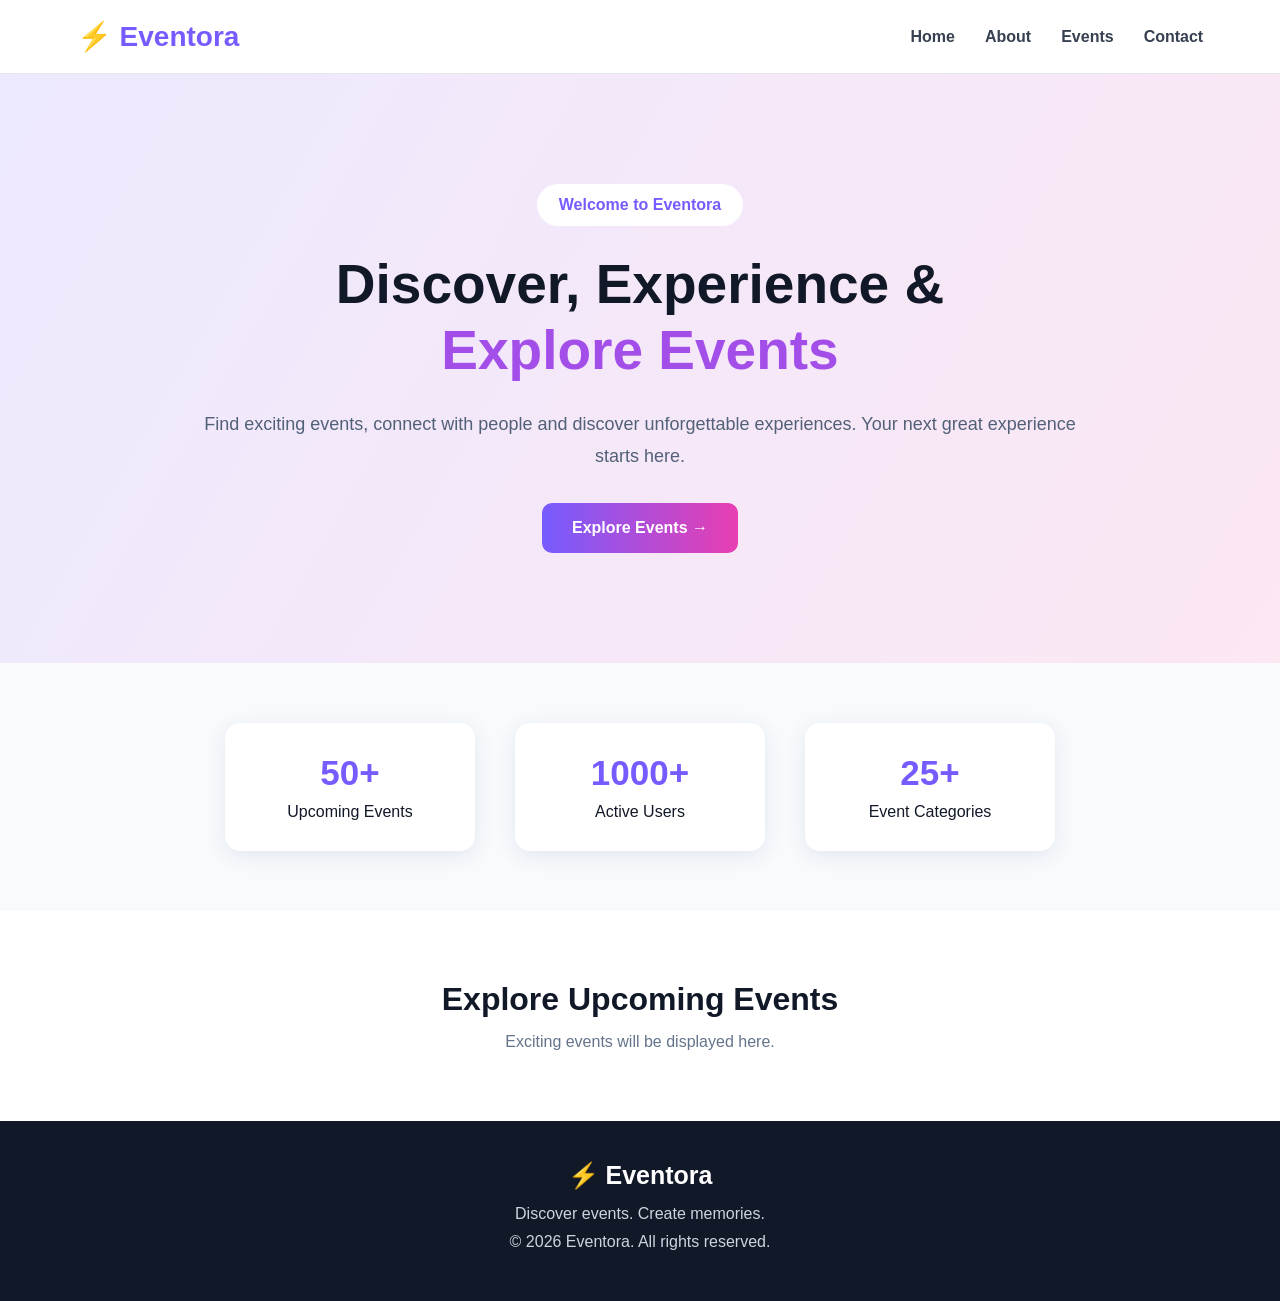
==== index.html @ 3336fa92 "Day 1: Create Eventora Homepage" ====
<!DOCTYPE html>
<html lang="en">

<head>
    <meta charset="UTF-8">
    <meta name="viewport" content="width=device-width, initial-scale=1.0">

    <title>Eventora | Discover Events</title>

    <link rel="stylesheet" href="css/style.css">
</head>

<body>

    <!-- NAVIGATION BAR -->

    <header>
        <nav class="navbar">

            <a href="#" class="logo">
                ⚡ Eventora
            </a>

            <ul class="nav-links">
                <li><a href="#home">Home</a></li>
                <li><a href="#about">About</a></li>
                <li><a href="#events">Events</a></li>
                <li><a href="#contact">Contact</a></li>
            </ul>

        </nav>
    </header>


    <!-- HERO SECTION -->

    <section class="hero" id="home">

        <div class="hero-content">

            <span class="hero-tag">
                Welcome to Eventora
            </span>

            <h1>
                Discover, Experience &
                <span>Explore Events</span>
            </h1>

            <p>
                Find exciting events, connect with people
                and discover unforgettable experiences.
                Your next great experience starts here.
            </p>

            <a href="#events" class="hero-button">
                Explore Events →
            </a>

        </div>

    </section>


    <!-- STATISTICS SECTION -->

    <section class="statistics" id="about">

        <div class="stat-card">
            <h2>50+</h2>
            <p>Upcoming Events</p>
        </div>

        <div class="stat-card">
            <h2>1000+</h2>
            <p>Active Users</p>
        </div>

        <div class="stat-card">
            <h2>25+</h2>
            <p>Event Categories</p>
        </div>

    </section>


    <!-- EVENTS PLACEHOLDER -->

    <section class="events" id="events">

        <h2>Explore Upcoming Events</h2>

        <p>
            Exciting events will be displayed here.
        </p>

    </section>


    <!-- FOOTER -->

    <footer id="contact">

        <h3>⚡ Eventora</h3>

        <p>
            Discover events. Create memories.
        </p>

        <p>
            © 2026 Eventora. All rights reserved.
        </p>

    </footer>


    <script src="js/script.js"></script>

</body>
</html>
---- css/style.css ----
/* =================================
   EVENTORA - DAY 1
   Basic Website Styling
================================= */


* {
    margin: 0;
    padding: 0;
    box-sizing: border-box;
    font-family: Arial, sans-serif;
}

html {
    scroll-behavior: smooth;
}

body {
    background: #f8fafc;
    color: #111827;
}

a {
    text-decoration: none;
}


/* NAVIGATION BAR */

header {
    background: white;
    padding: 20px 6%;
    border-bottom: 1px solid #e5e7eb;
}

.navbar {
    display: flex;
    justify-content: space-between;
    align-items: center;
}

.logo {
    font-size: 28px;
    font-weight: bold;
    color: #765cff;
}

.nav-links {
    display: flex;
    gap: 30px;
    list-style: none;
}

.nav-links a {
    color: #374151;
    font-weight: bold;
}

.nav-links a:hover {
    color: #765cff;
}


/* HERO SECTION */

.hero {
    padding: 110px 6%;
    text-align: center;

    background: linear-gradient(
        120deg,
        #ede9fe,
        #fce7f3
    );
}

.hero-content {
    max-width: 900px;
    margin: auto;
}

.hero-tag {
    display: inline-block;
    background: white;
    color: #765cff;
    padding: 12px 22px;
    border-radius: 30px;
    margin-bottom: 25px;
    font-weight: bold;
}

.hero h1 {
    font-size: 55px;
    line-height: 1.2;
    margin-bottom: 25px;
}

.hero h1 span {
    display: block;
    color: #a34ee8;
}

.hero p {
    color: #526078;
    font-size: 18px;
    line-height: 1.8;
    margin-bottom: 30px;
}

.hero-button {
    display: inline-block;
    background: linear-gradient(
        90deg,
        #765cff,
        #e83eb1
    );

    color: white;
    padding: 16px 30px;
    border-radius: 10px;
    font-weight: bold;
}


/* STATISTICS */

.statistics {
    display: flex;
    justify-content: center;
    gap: 40px;
    padding: 60px 5%;
    text-align: center;
}

.stat-card {
    background: white;
    padding: 30px;
    width: 250px;
    border-radius: 15px;
    box-shadow: 0 5px 20px #e2e8f0;
}

.stat-card h2 {
    color: #765cff;
    font-size: 35px;
    margin-bottom: 10px;
}


/* EVENTS SECTION */

.events {
    text-align: center;
    padding: 70px 5%;
    background: white;
}

.events h2 {
    font-size: 32px;
    margin-bottom: 15px;
}

.events p {
    color: #64748b;
}


/* FOOTER */

footer {
    background: #111827;
    color: white;
    text-align: center;
    padding: 40px 20px;
}

footer h3 {
    font-size: 25px;
    margin-bottom: 15px;
}

footer p {
    margin: 10px 0;
    color: #cbd5e1;
}


/* RESPONSIVE DESIGN */

@media (max-width: 700px) {

    .navbar {
        flex-direction: column;
        gap: 20px;
    }

    .nav-links {
        gap: 15px;
        flex-wrap: wrap;
        justify-content: center;
    }

    .hero {
        padding: 70px 5%;
    }

    .hero h1 {
        font-size: 38px;
    }

    .statistics {
        flex-direction: column;
        align-items: center;
    }

    .stat-card {
        width: 100%;
        max-width: 350px;
    }
}
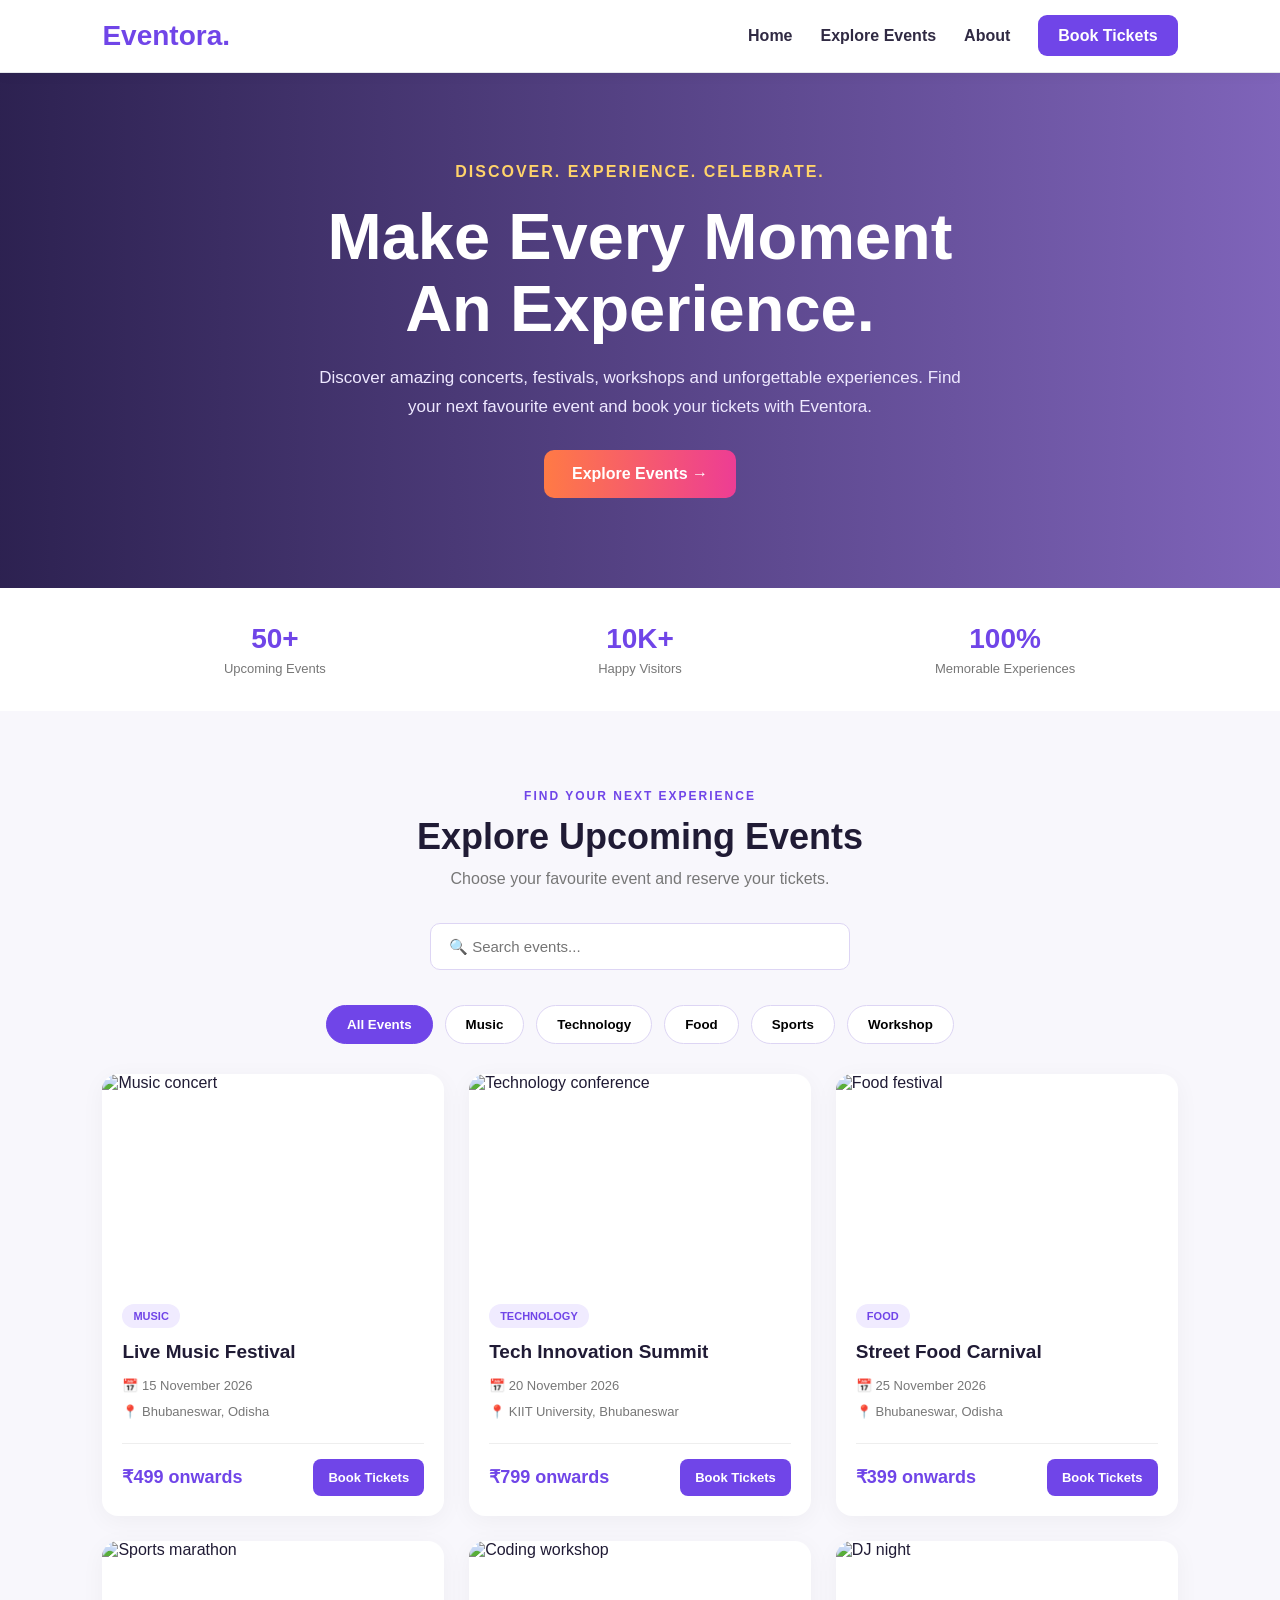
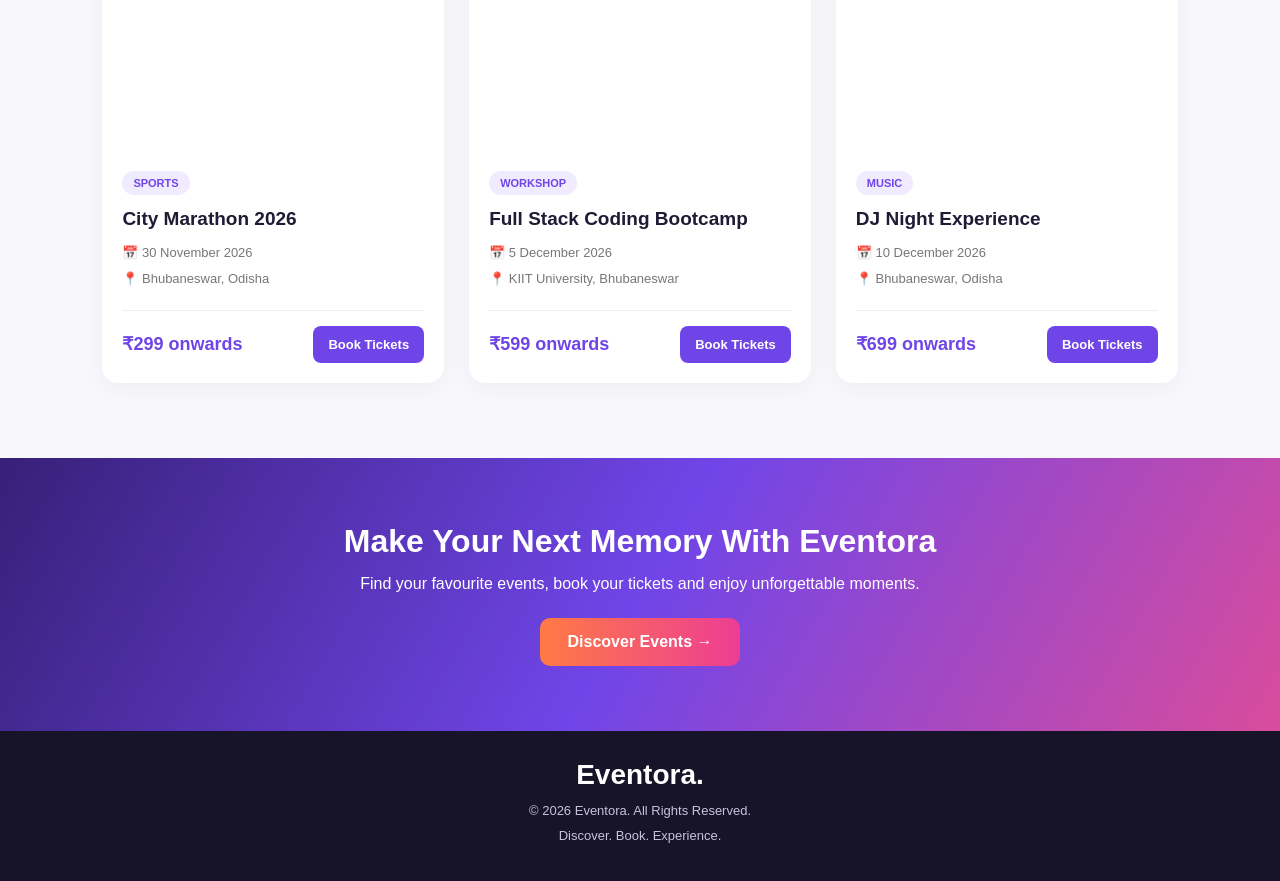
==== commit abf10416: "Complete Day 2 Eventora ticket booking system" ====
--- a/index.html
+++ b/index.html
@@ -1,121 +1,846 @@
 
 <!DOCTYPE html>
 <html lang="en">
-
 <head>
     <meta charset="UTF-8">
     <meta name="viewport" content="width=device-width, initial-scale=1.0">
 
-    <title>Eventora | Discover Events</title>
+    <title>Eventora | Discover Events & Book Tickets</title>
 
     <link rel="stylesheet" href="css/style.css">
+
+    <style>
+        * {
+            margin: 0;
+            padding: 0;
+            box-sizing: border-box;
+        }
+
+        html {
+            scroll-behavior: smooth;
+        }
+
+        body {
+            font-family: Arial, sans-serif;
+            background: #f8f7fc;
+            color: #201b35;
+        }
+
+        .navbar {
+            display: flex;
+            justify-content: space-between;
+            align-items: center;
+            padding: 20px 8%;
+            background: white;
+            position: sticky;
+            top: 0;
+            z-index: 1000;
+            box-shadow: 0 2px 12px #0000000d;
+        }
+
+        .logo {
+            font-size: 28px;
+            font-weight: 800;
+            color: #7045e8;
+            text-decoration: none;
+        }
+
+        .nav-links {
+            display: flex;
+            gap: 28px;
+            list-style: none;
+        }
+
+        .nav-links a {
+            text-decoration: none;
+            color: #302a43;
+            font-weight: 600;
+        }
+
+        .nav-links a:hover {
+            color: #7045e8;
+        }
+
+        .nav-button {
+            background: #7045e8;
+            color: white !important;
+            padding: 12px 20px;
+            border-radius: 9px;
+        }
+
+        .hero {
+            min-height: 470px;
+            padding: 90px 8%;
+            display: flex;
+            align-items: center;
+            background:
+                linear-gradient(90deg,
+                rgba(32,20,70,.94),
+                rgba(80,43,160,.72)),
+                url("https://images.unsplash.com/photo-1459749411175-04bf5292ceea?w=1600")
+                center/cover;
+            color: white;
+        }
+
+        .hero-content {
+            max-width: 650px;
+            animation: fadeUp 1s ease;
+        }
+
+        .hero-label {
+            color: #ffd36a;
+            font-weight: bold;
+            letter-spacing: 2px;
+        }
+
+        .hero h1 {
+            font-size: clamp(38px, 6vw, 65px);
+            margin: 20px 0;
+            line-height: 1.1;
+        }
+
+        .hero p {
+            font-size: 17px;
+            line-height: 1.7;
+            margin-bottom: 28px;
+            color: #eee8ff;
+        }
+
+        .hero-button {
+            display: inline-block;
+            background: linear-gradient(90deg,#ff7a45,#ed3d94);
+            padding: 15px 28px;
+            border-radius: 10px;
+            color: white;
+            text-decoration: none;
+            font-weight: bold;
+            transition: .3s;
+        }
+
+        .hero-button:hover {
+            transform: translateY(-4px);
+            box-shadow: 0 10px 25px #ed3d9460;
+        }
+
+        .stats {
+            display: grid;
+            grid-template-columns: repeat(3,1fr);
+            gap: 20px;
+            padding: 35px 8%;
+            background: white;
+        }
+
+        .stat {
+            text-align: center;
+        }
+
+        .stat h2 {
+            color: #7045e8;
+            font-size: 28px;
+            margin-bottom: 6px;
+        }
+
+        .stat p {
+            color: #777;
+            font-size: 13px;
+        }
+
+        .events-section {
+            padding: 75px 8%;
+        }
+
+        .section-heading {
+            text-align: center;
+            margin-bottom: 35px;
+        }
+
+        .section-heading span {
+            color: #7045e8;
+            font-size: 12px;
+            font-weight: bold;
+            letter-spacing: 2px;
+        }
+
+        .section-heading h2 {
+            font-size: 36px;
+            margin: 12px 0;
+        }
+
+        .section-heading p {
+            color: #777;
+        }
+
+        .filters {
+            display: flex;
+            justify-content: center;
+            flex-wrap: wrap;
+            gap: 12px;
+            margin-bottom: 30px;
+        }
+
+        .filter-btn {
+            border: 1px solid #ddd5f4;
+            background: white;
+            padding: 11px 20px;
+            border-radius: 25px;
+            cursor: pointer;
+            font-weight: 600;
+        }
+
+        .filter-btn.active,
+        .filter-btn:hover {
+            background: #7045e8;
+            color: white;
+            border-color: #7045e8;
+        }
+
+        .search-box {
+            display: block;
+            width: min(100%, 420px);
+            margin: 0 auto 35px;
+            padding: 14px 18px;
+            border: 1px solid #ddd5f4;
+            border-radius: 10px;
+            font-size: 15px;
+            outline: none;
+        }
+
+        .search-box:focus {
+            border-color: #7045e8;
+        }
+
+        .events-grid {
+            display: grid;
+            grid-template-columns: repeat(3,1fr);
+            gap: 25px;
+        }
+
+        .event-card {
+            background: white;
+            border-radius: 16px;
+            overflow: hidden;
+            box-shadow: 0 5px 25px #0000000b;
+            transition: .3s;
+        }
+
+        .event-card:hover {
+            transform: translateY(-8px);
+            box-shadow: 0 12px 30px #7045e825;
+        }
+
+        .event-card img {
+            width: 100%;
+            height: 210px;
+            object-fit: cover;
+            display: block;
+        }
+
+        .event-info {
+            padding: 20px;
+        }
+
+        .category {
+            color: #7045e8;
+            background: #f0ebff;
+            display: inline-block;
+            padding: 6px 11px;
+            border-radius: 20px;
+            font-size: 11px;
+            font-weight: bold;
+        }
+
+        .event-info h3 {
+            margin: 13px 0 10px;
+            font-size: 19px;
+        }
+
+        .event-details {
+            color: #777;
+            font-size: 13px;
+            line-height: 2;
+        }
+
+        .event-bottom {
+            display: flex;
+            justify-content: space-between;
+            align-items: center;
+            margin-top: 18px;
+            padding-top: 15px;
+            border-top: 1px solid #eee;
+            gap: 8px;
+        }
+
+        .price {
+            color: #7045e8;
+            font-size: 18px;
+            font-weight: 800;
+        }
+
+        .book-btn {
+            text-decoration: none;
+            background: #7045e8;
+            color: white;
+            padding: 11px 15px;
+            border-radius: 8px;
+            font-size: 13px;
+            font-weight: bold;
+            transition: .3s;
+        }
+
+        .book-btn:hover {
+            background: #ed3d94;
+        }
+
+        .no-results {
+            text-align: center;
+            padding: 30px;
+            color: #777;
+            display: none;
+            grid-column: 1/-1;
+        }
+
+        .cta {
+            text-align: center;
+            padding: 65px 20px;
+            background: linear-gradient(120deg,#372078,#7045e8,#d94c9c);
+            color: white;
+        }
+
+        .cta h2 {
+            font-size: 32px;
+            margin-bottom: 15px;
+        }
+
+        .cta p {
+            margin-bottom: 25px;
+        }
+
+        footer {
+            background: #17142a;
+            color: white;
+            text-align: center;
+            padding: 28px;
+        }
+
+        footer p {
+            font-size: 13px;
+            color: #c8c2dc;
+        }
+
+        @keyframes fadeUp {
+            from {
+                opacity: 0;
+                transform: translateY(25px);
+            }
+            to {
+                opacity: 1;
+                transform: translateY(0);
+            }
+        }
+
+        @media(max-width:900px) {
+            .events-grid {
+                grid-template-columns: repeat(2,1fr);
+            }
+
+            .nav-links {
+                gap: 14px;
+            }
+        }
+
+        @media(max-width:600px) {
+            .navbar {
+                flex-wrap: wrap;
+                gap: 16px;
+                padding: 16px 5%;
+            }
+
+            .nav-links {
+                width: 100%;
+                justify-content: space-between;
+                gap: 8px;
+                font-size: 12px;
+            }
+
+            .nav-button {
+                padding: 8px 10px;
+            }
+
+            .hero {
+                padding: 65px 6%;
+                min-height: 400px;
+            }
+
+            .stats {
+                padding: 25px 5%;
+                gap: 8px;
+            }
+
+            .stat h2 {
+                font-size: 21px;
+            }
+
+            .stat p {
+                font-size: 10px;
+            }
+
+            .events-section {
+                padding: 50px 5%;
+            }
+
+            .events-grid {
+                grid-template-columns: 1fr;
+            }
+
+            .section-heading h2 {
+                font-size: 28px;
+            }
+        }
+    </style>
 </head>
 
 <body>
 
-    <!-- NAVIGATION BAR -->
-
-    <header>
-        <nav class="navbar">
-
-            <a href="#" class="logo">
-                ⚡ Eventora
-            </a>
-
-            <ul class="nav-links">
-                <li><a href="#home">Home</a></li>
-                <li><a href="#about">About</a></li>
-                <li><a href="#events">Events</a></li>
-                <li><a href="#contact">Contact</a></li>
-            </ul>
-
-        </nav>
-    </header>
-
-
-    <!-- HERO SECTION -->
-
-    <section class="hero" id="home">
-
-        <div class="hero-content">
-
-            <span class="hero-tag">
-                Welcome to Eventora
-            </span>
-
-            <h1>
-                Discover, Experience &
-                <span>Explore Events</span>
-            </h1>
-
-            <p>
-                Find exciting events, connect with people
-                and discover unforgettable experiences.
-                Your next great experience starts here.
-            </p>
-
-            <a href="#events" class="hero-button">
-                Explore Events →
-            </a>
-
-        </div>
-
-    </section>
-
-
-    <!-- STATISTICS SECTION -->
-
-    <section class="statistics" id="about">
-
-        <div class="stat-card">
-            <h2>50+</h2>
-            <p>Upcoming Events</p>
-        </div>
-
-        <div class="stat-card">
-            <h2>1000+</h2>
-            <p>Active Users</p>
-        </div>
-
-        <div class="stat-card">
-            <h2>25+</h2>
-            <p>Event Categories</p>
-        </div>
-
-    </section>
-
-
-    <!-- EVENTS PLACEHOLDER -->
-
-    <section class="events" id="events">
+<!-- NAVIGATION BAR -->
+
+<header class="navbar">
+
+    <a href="index.html" class="logo">Eventora.</a>
+
+    <nav>
+        <ul class="nav-links">
+            <li><a href="#home">Home</a></li>
+            <li><a href="#events">Explore Events</a></li>
+            <li><a href="#about">About</a></li>
+            <li><a href="booking.html" class="nav-button">Book Tickets</a></li>
+        </ul>
+    </nav>
+
+</header>
+
+
+<!-- HERO SECTION -->
+
+<section class="hero" id="home">
+
+    <div class="hero-content">
+
+        <span class="hero-label">DISCOVER. EXPERIENCE. CELEBRATE.</span>
+
+        <h1>Make Every Moment An Experience.</h1>
+
+        <p>
+            Discover amazing concerts, festivals, workshops
+            and unforgettable experiences. Find your next
+            favourite event and book your tickets with Eventora.
+        </p>
+
+        <a href="#events" class="hero-button">
+            Explore Events →
+        </a>
+
+    </div>
+
+</section>
+
+
+<!-- STATISTICS -->
+
+<section class="stats">
+
+    <div class="stat">
+        <h2>50+</h2>
+        <p>Upcoming Events</p>
+    </div>
+
+    <div class="stat">
+        <h2>10K+</h2>
+        <p>Happy Visitors</p>
+    </div>
+
+    <div class="stat">
+        <h2>100%</h2>
+        <p>Memorable Experiences</p>
+    </div>
+
+</section>
+
+
+<!-- EVENTS SECTION -->
+
+<section class="events-section" id="events">
+
+    <div class="section-heading">
+
+        <span>FIND YOUR NEXT EXPERIENCE</span>
 
         <h2>Explore Upcoming Events</h2>
 
-        <p>
-            Exciting events will be displayed here.
+        <p>Choose your favourite event and reserve your tickets.</p>
+
+    </div>
+
+
+    <!-- SEARCH -->
+
+    <input
+        type="text"
+        id="eventSearch"
+        class="search-box"
+        placeholder="🔍 Search events..."
+    >
+
+
+    <!-- CATEGORY FILTER -->
+
+    <div class="filters">
+
+        <button class="filter-btn active" data-category="All">All Events</button>
+
+        <button class="filter-btn" data-category="Music">Music</button>
+
+        <button class="filter-btn" data-category="Technology">Technology</button>
+
+        <button class="filter-btn" data-category="Food">Food</button>
+
+        <button class="filter-btn" data-category="Sports">Sports</button>
+
+        <button class="filter-btn" data-category="Workshop">Workshop</button>
+
+    </div>
+
+
+    <!-- EVENT CARDS -->
+
+    <div class="events-grid" id="eventsGrid">
+
+
+        <!-- EVENT 1 -->
+
+        <article class="event-card" data-category="Music">
+
+            <img src="https://images.unsplash.com/photo-1459749411175-04bf5292ceea?w=800"
+                 alt="Music concert">
+
+            <div class="event-info">
+
+                <span class="category">MUSIC</span>
+
+                <h3>Live Music Festival</h3>
+
+                <p class="event-details">
+                    📅 15 November 2026<br>
+                    📍 Bhubaneswar, Odisha
+                </p>
+
+                <div class="event-bottom">
+
+                    <span class="price">₹499 onwards</span>
+
+                    <a href="booking.html?event=Live%20Music%20Festival&price=499"
+                       class="book-btn">
+                        Book Tickets
+                    </a>
+
+                </div>
+
+            </div>
+
+        </article>
+
+
+        <!-- EVENT 2 -->
+
+        <article class="event-card" data-category="Technology">
+
+            <img src="https://images.unsplash.com/photo-1540575467063-178a50c2df87?w=800"
+                 alt="Technology conference">
+
+            <div class="event-info">
+
+                <span class="category">TECHNOLOGY</span>
+
+                <h3>Tech Innovation Summit</h3>
+
+                <p class="event-details">
+                    📅 20 November 2026<br>
+                    📍 KIIT University, Bhubaneswar
+                </p>
+
+                <div class="event-bottom">
+
+                    <span class="price">₹799 onwards</span>
+
+                    <a href="booking.html?event=Tech%20Innovation%20Summit&price=799"
+                       class="book-btn">
+                        Book Tickets
+                    </a>
+
+                </div>
+
+            </div>
+
+        </article>
+
+
+        <!-- EVENT 3 -->
+
+        <article class="event-card" data-category="Food">
+
+            <img src="https://images.unsplash.com/photo-1555939594-58d7cb561ad1?w=800"
+                 alt="Food festival">
+
+            <div class="event-info">
+
+                <span class="category">FOOD</span>
+
+                <h3>Street Food Carnival</h3>
+
+                <p class="event-details">
+                    📅 25 November 2026<br>
+                    📍 Bhubaneswar, Odisha
+                </p>
+
+                <div class="event-bottom">
+
+                    <span class="price">₹399 onwards</span>
+
+                    <a href="booking.html?event=Street%20Food%20Carnival&price=399"
+                       class="book-btn">
+                        Book Tickets
+                    </a>
+
+                </div>
+
+            </div>
+
+        </article>
+
+
+        <!-- EVENT 4 -->
+
+        <article class="event-card" data-category="Sports">
+
+            <img src="https://images.unsplash.com/photo-1461896836934-ffe607ba8211?w=800"
+                 alt="Sports marathon">
+
+            <div class="event-info">
+
+                <span class="category">SPORTS</span>
+
+                <h3>City Marathon 2026</h3>
+
+                <p class="event-details">
+                    📅 30 November 2026<br>
+                    📍 Bhubaneswar, Odisha
+                </p>
+
+                <div class="event-bottom">
+
+                    <span class="price">₹299 onwards</span>
+
+                    <a href="booking.html?event=City%20Marathon%202026&price=299"
+                       class="book-btn">
+                        Book Tickets
+                    </a>
+
+                </div>
+
+            </div>
+
+        </article>
+
+
+        <!-- EVENT 5 -->
+
+        <article class="event-card" data-category="Workshop">
+
+            <img src="https://images.unsplash.com/photo-1516321318423-f06f85e504b3?w=800"
+                 alt="Coding workshop">
+
+            <div class="event-info">
+
+                <span class="category">WORKSHOP</span>
+
+                <h3>Full Stack Coding Bootcamp</h3>
+
+                <p class="event-details">
+                    📅 5 December 2026<br>
+                    📍 KIIT University, Bhubaneswar
+                </p>
+
+                <div class="event-bottom">
+
+                    <span class="price">₹599 onwards</span>
+
+                    <a href="booking.html?event=Full%20Stack%20Coding%20Bootcamp&price=599"
+                       class="book-btn">
+                        Book Tickets
+                    </a>
+
+                </div>
+
+            </div>
+
+        </article>
+
+
+        <!-- EVENT 6 -->
+
+        <article class="event-card" data-category="Music">
+
+            <img src="https://images.unsplash.com/photo-1501386761578-eac5c94b800a?w=800"
+                 alt="DJ night">
+
+            <div class="event-info">
+
+                <span class="category">MUSIC</span>
+
+                <h3>DJ Night Experience</h3>
+
+                <p class="event-details">
+                    📅 10 December 2026<br>
+                    📍 Bhubaneswar, Odisha
+                </p>
+
+                <div class="event-bottom">
+
+                    <span class="price">₹699 onwards</span>
+
+                    <a href="booking.html?event=DJ%20Night%20Experience&price=699"
+                       class="book-btn">
+                        Book Tickets
+                    </a>
+
+                </div>
+
+            </div>
+
+        </article>
+
+
+        <p class="no-results" id="noResults">
+            No events found. Try another search.
         </p>
 
-    </section>
-
-
-    <!-- FOOTER -->
-
-    <footer id="contact">
-
-        <h3>⚡ Eventora</h3>
-
-        <p>
-            Discover events. Create memories.
-        </p>
-
-        <p>
-            © 2026 Eventora. All rights reserved.
-        </p>
-
-    </footer>
-
-
-    <script src="js/script.js"></script>
+    </div>
+
+</section>
+
+
+<!-- ABOUT / CTA -->
+
+<section class="cta" id="about">
+
+    <h2>Make Your Next Memory With Eventora</h2>
+
+    <p>
+        Find your favourite events, book your tickets
+        and enjoy unforgettable moments.
+    </p>
+
+    <a href="#events" class="hero-button">
+        Discover Events →
+    </a>
+
+</section>
+
+
+<!-- FOOTER -->
+
+<footer>
+
+    <a href="index.html" class="logo" style="color:white;">
+        Eventora.
+    </a>
+
+    <p style="margin-top:12px;">
+        © 2026 Eventora. All Rights Reserved.
+    </p>
+
+    <p style="margin-top:8px;">
+        Discover. Book. Experience.
+    </p>
+
+</footer>
+
+
+<!-- SEARCH AND FILTER JAVASCRIPT -->
+
+<script>
+
+    const searchInput = document.getElementById("eventSearch");
+
+    const filterButtons = document.querySelectorAll(".filter-btn");
+
+    const eventCards = document.querySelectorAll(".event-card");
+
+    const noResults = document.getElementById("noResults");
+
+    let activeCategory = "All";
+
+
+    function filterEvents() {
+
+        const searchText = searchInput.value.toLowerCase();
+
+        let visibleCount = 0;
+
+        eventCards.forEach(function(card) {
+
+            const category = card.dataset.category;
+
+            const content = card.textContent.toLowerCase();
+
+            const matchesCategory =
+                activeCategory === "All" ||
+                category === activeCategory;
+
+            const matchesSearch =
+                content.includes(searchText);
+
+            if (matchesCategory && matchesSearch) {
+
+                card.style.display = "block";
+
+                visibleCount++;
+
+            } else {
+
+                card.style.display = "none";
+
+            }
+
+        });
+
+        noResults.style.display =
+            visibleCount === 0 ? "block" : "none";
+
+    }
+
+
+    searchInput.addEventListener("input", filterEvents);
+
+
+    filterButtons.forEach(function(button) {
+
+        button.addEventListener("click", function() {
+
+            filterButtons.forEach(function(btn) {
+                btn.classList.remove("active");
+            });
+
+            button.classList.add("active");
+
+            activeCategory = button.dataset.category;
+
+            filterEvents();
+
+        });
+
+    });
+
+</script>
 
 </body>
 </html>
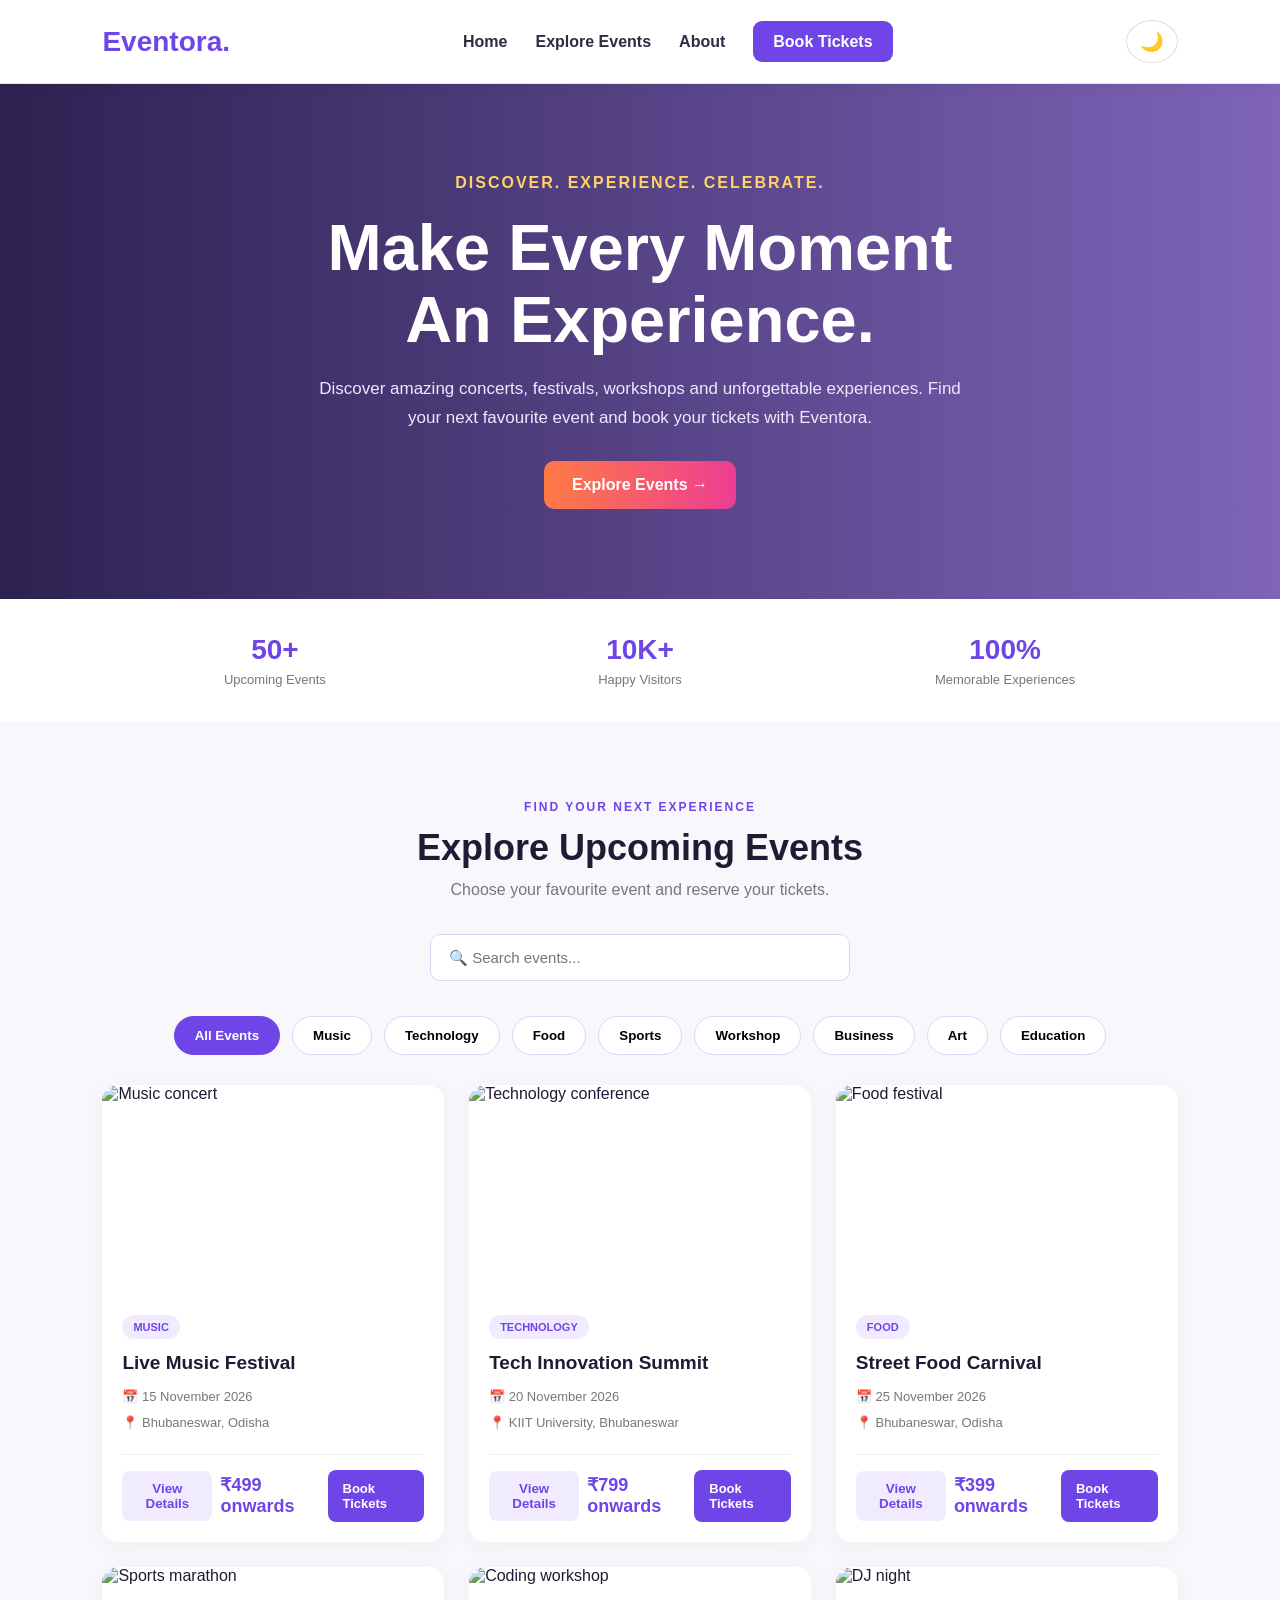
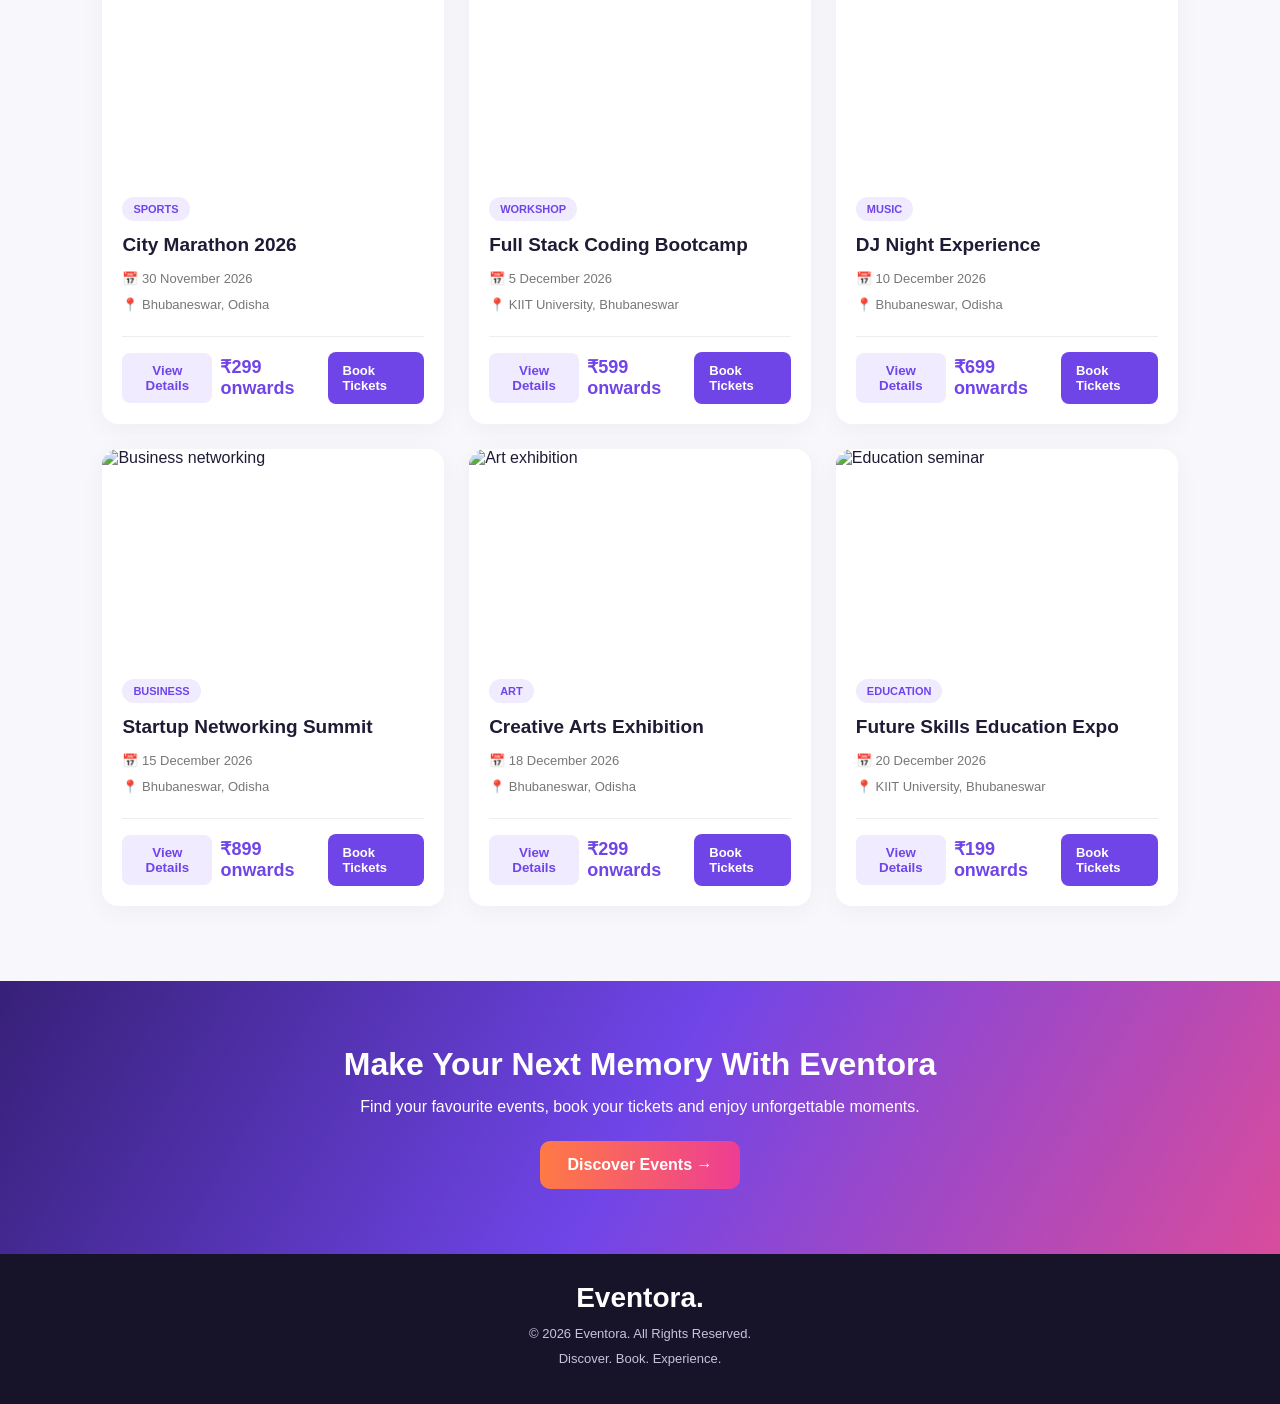
==== commit b1040710: "Day 3: Event management, dark mode" ====
--- a/index.html
+++ b/index.html
@@ -414,7 +414,13 @@
             <li><a href="#about">About</a></li>
             <li><a href="booking.html" class="nav-button">Book Tickets</a></li>
         </ul>
-    </nav>
+    
+        </nav>
+
+<button id="themeToggle" class="theme-toggle"
+        aria-label="Toggle night mode">
+    🌙
+</button>
 
 </header>
 
@@ -507,6 +513,9 @@
 
         <button class="filter-btn" data-category="Workshop">Workshop</button>
 
+        <button class="filter-btn" data-category="Business">Business</button>
+        <button class="filter-btn" data-category="Art">Art</button>
+        <button class="filter-btn" data-category="Education">Education</button>
     </div>
 
 
@@ -718,6 +727,109 @@
 
         </article>
 
+         
+<!-- EVENT 7 -->
+
+<article class="event-card" data-category="Business">
+
+    <img src="https://images.unsplash.com/photo-1511578314322-379afb476865?w=800"
+         alt="Business networking">
+
+    <div class="event-info">
+
+        <span class="category">BUSINESS</span>
+
+        <h3>Startup Networking Summit</h3>
+
+        <p class="event-details">
+            📅 15 December 2026<br>
+            📍 Bhubaneswar, Odisha
+        </p>
+
+        <div class="event-bottom">
+
+            <span class="price">₹899 onwards</span>
+
+            <a href="booking.html?event=Startup%20Networking%20Summit&price=899"
+               class="book-btn">
+                Book Tickets
+            </a>
+
+        </div>
+
+    </div>
+
+</article>
+
+
+<!-- EVENT 8 -->
+
+<article class="event-card" data-category="Art">
+
+    <img src="https://images.unsplash.com/photo-1531058020387-3be344556be6?w=800"
+         alt="Art exhibition">
+
+    <div class="event-info">
+
+        <span class="category">ART</span>
+
+        <h3>Creative Arts Exhibition</h3>
+
+        <p class="event-details">
+            📅 18 December 2026<br>
+            📍 Bhubaneswar, Odisha
+        </p>
+
+        <div class="event-bottom">
+
+            <span class="price">₹299 onwards</span>
+
+            <a href="booking.html?event=Creative%20Arts%20Exhibition&price=299"
+               class="book-btn">
+                Book Tickets
+            </a>
+
+        </div>
+
+    </div>
+
+</article>
+
+
+<!-- EVENT 9 -->
+
+<article class="event-card" data-category="Education">
+
+    <img src="https://images.unsplash.com/photo-1523580494863-6f3031224c94?w=800"
+         alt="Education seminar">
+
+    <div class="event-info">
+
+        <span class="category">EDUCATION</span>
+
+        <h3>Future Skills Education Expo</h3>
+
+        <p class="event-details">
+            📅 20 December 2026<br>
+            📍 KIIT University, Bhubaneswar
+        </p>
+
+        <div class="event-bottom">
+
+            <span class="price">₹199 onwards</span>
+
+            <a href="booking.html?event=Future%20Skills%20Education%20Expo&price=199"
+               class="book-btn">
+                Book Tickets
+            </a>
+
+        </div>
+
+    </div>
+
+</article>
+
+
 
         <p class="no-results" id="noResults">
             No events found. Try another search.
@@ -726,6 +838,40 @@
     </div>
 
 </section>
+
+
+<!-- EVENT DETAILS POPUP -->
+
+<div class="event-modal" id="eventModal">
+
+    <div class="modal-content">
+
+        <button class="close-modal" id="closeModal">
+            &times;
+        </button>
+
+        <img id="modalImage" src="" alt="Event image">
+
+        <div class="modal-info">
+
+            <span class="category" id="modalCategory"></span>
+
+            <h2 id="modalTitle"></h2>
+
+            <p id="modalDetails"></p>
+
+            <h3 id="modalPrice"></h3>
+
+            <a href="#" id="modalBookBtn" class="book-btn">
+                Book Tickets
+            </a>
+
+        </div>
+
+    </div>
+
+</div>
+
 
 
 <!-- ABOUT / CTA -->
@@ -767,78 +913,251 @@
 
 <!-- SEARCH AND FILTER JAVASCRIPT -->
 
+
+<!-- DAY 3 JAVASCRIPT -->
+
 <script>
 
-    const searchInput = document.getElementById("eventSearch");
-
-    const filterButtons = document.querySelectorAll(".filter-btn");
-
-    const eventCards = document.querySelectorAll(".event-card");
-
-    const noResults = document.getElementById("noResults");
-
-    let activeCategory = "All";
-
-
-    function filterEvents() {
-
-        const searchText = searchInput.value.toLowerCase();
-
-        let visibleCount = 0;
-
-        eventCards.forEach(function(card) {
-
-            const category = card.dataset.category;
-
-            const content = card.textContent.toLowerCase();
-
-            const matchesCategory =
-                activeCategory === "All" ||
-                category === activeCategory;
-
-            const matchesSearch =
-                content.includes(searchText);
-
-            if (matchesCategory && matchesSearch) {
-
-                card.style.display = "block";
-
-                visibleCount++;
-
-            } else {
-
-                card.style.display = "none";
-
-            }
-
+// =================================
+// 1. NIGHT MODE / LIGHT MODE
+// =================================
+
+const themeToggle = document.getElementById("themeToggle");
+
+// Load saved theme
+
+const savedTheme = localStorage.getItem("eventora-theme");
+
+if (savedTheme === "dark") {
+    document.body.classList.add("dark-mode");
+}
+
+// Update button icon
+
+function updateThemeIcon() {
+
+    if (document.body.classList.contains("dark-mode")) {
+        themeToggle.textContent = "☀️";
+    } else {
+        themeToggle.textContent = "🌙";
+    }
+
+}
+
+updateThemeIcon();
+
+// Change theme
+
+themeToggle.addEventListener("click", function() {
+
+    document.body.classList.toggle("dark-mode");
+
+    const currentTheme =
+        document.body.classList.contains("dark-mode")
+        ? "dark"
+        : "light";
+
+    localStorage.setItem("eventora-theme", currentTheme);
+
+    updateThemeIcon();
+
+});
+
+
+// =================================
+// 2. SEARCH AND CATEGORY FILTER
+// =================================
+
+const searchInput =
+    document.getElementById("eventSearch");
+
+const filterButtons =
+    document.querySelectorAll(".filter-btn");
+
+const eventCards =
+    document.querySelectorAll(".event-card");
+
+const noResults =
+    document.getElementById("noResults");
+
+let activeCategory = "All";
+
+
+function filterEvents() {
+
+    const searchText =
+        searchInput.value.toLowerCase().trim();
+
+    let visibleCount = 0;
+
+    eventCards.forEach(function(card) {
+
+        const category = card.dataset.category;
+
+        const content =
+            card.textContent.toLowerCase();
+
+        const matchesCategory =
+            activeCategory === "All" ||
+            category === activeCategory;
+
+        const matchesSearch =
+            content.includes(searchText);
+
+        if (matchesCategory && matchesSearch) {
+
+            card.style.display = "";
+
+            visibleCount++;
+
+        } else {
+
+            card.style.display = "none";
+
+        }
+
+    });
+
+    noResults.style.display =
+        visibleCount === 0 ? "block" : "none";
+
+}
+
+
+// Search
+
+searchInput.addEventListener("input", filterEvents);
+
+
+// Category buttons
+
+filterButtons.forEach(function(button) {
+
+    button.addEventListener("click", function() {
+
+        filterButtons.forEach(function(btn) {
+            btn.classList.remove("active");
         });
 
-        noResults.style.display =
-            visibleCount === 0 ? "block" : "none";
-
+        button.classList.add("active");
+
+        activeCategory = button.dataset.category;
+
+        filterEvents();
+
+    });
+
+});
+
+
+// =================================
+// 3. EVENT DETAILS POPUP
+// =================================
+
+const eventModal =
+    document.getElementById("eventModal");
+
+const closeModal =
+    document.getElementById("closeModal");
+
+const modalImage =
+    document.getElementById("modalImage");
+
+const modalTitle =
+    document.getElementById("modalTitle");
+
+const modalCategory =
+    document.getElementById("modalCategory");
+
+const modalDetails =
+    document.getElementById("modalDetails");
+
+const modalPrice =
+    document.getElementById("modalPrice");
+
+const modalBookBtn =
+    document.getElementById("modalBookBtn");
+
+
+// Create View Details buttons
+
+eventCards.forEach(function(card) {
+
+    const detailsButton =
+        document.createElement("button");
+
+    detailsButton.textContent = "View Details";
+
+    detailsButton.className = "details-btn";
+
+    card.querySelector(".event-bottom")
+        .prepend(detailsButton);
+
+
+    // Open popup
+
+    detailsButton.addEventListener("click", function() {
+
+        modalTitle.textContent =
+            card.querySelector("h3").textContent;
+
+        modalCategory.textContent =
+            card.querySelector(".category").textContent;
+
+        modalDetails.textContent =
+            card.querySelector(".event-details").innerText;
+
+        modalPrice.textContent =
+            card.querySelector(".price").textContent;
+
+        modalImage.src =
+            card.querySelector("img").src;
+
+        modalImage.alt = modalTitle.textContent;
+
+        modalBookBtn.href =
+            card.querySelector(".book-btn").href;
+
+        eventModal.style.display = "flex";
+
+    });
+
+});
+
+
+// =================================
+// 4. CLOSE POPUP
+// =================================
+
+function hideModal() {
+
+    eventModal.style.display = "none";
+
+}
+
+closeModal.addEventListener("click", hideModal);
+
+
+// Close by clicking outside
+
+eventModal.addEventListener("click", function(event) {
+
+    if (event.target === eventModal) {
+        hideModal();
     }
 
-
-    searchInput.addEventListener("input", filterEvents);
-
-
-    filterButtons.forEach(function(button) {
-
-        button.addEventListener("click", function() {
-
-            filterButtons.forEach(function(btn) {
-                btn.classList.remove("active");
-            });
-
-            button.classList.add("active");
-
-            activeCategory = button.dataset.category;
-
-            filterEvents();
-
-        });
-
-    });
+});
+
+
+// Close using Escape key
+
+document.addEventListener("keydown", function(event) {
+
+    if (event.key === "Escape") {
+        hideModal();
+    }
+
+});
 
 </script>
 
--- a/css/style.css
+++ b/css/style.css
@@ -219,3 +219,214 @@
         max-width: 350px;
     }
 }
+
+
+/* =================================
+   DAY 3 - NIGHT MODE
+================================= */
+
+.theme-toggle {
+    border: 1px solid #ddd;
+    background: transparent;
+    color: inherit;
+    padding: 9px 13px;
+    border-radius: 50%;
+    font-size: 19px;
+    cursor: pointer;
+    transition: .3s;
+}
+
+.theme-toggle:hover {
+    background: #765cff;
+    color: white;
+}
+
+/* Dark theme */
+
+body.dark-mode {
+    background: #111318;
+    color: #f5f5f5;
+}
+
+body.dark-mode .navbar {
+    background: #1b1d23;
+    border-color: #333;
+}
+
+body.dark-mode .nav-links a {
+    color: #f5f5f5;
+}
+
+body.dark-mode .stats {
+    background: #111318;
+}
+
+body.dark-mode .stat {
+    background: #1b1d23;
+    color: white;
+}
+
+body.dark-mode .events-section {
+    background: #111318;
+}
+
+body.dark-mode .section-heading p {
+    color: #bbb;
+}
+
+body.dark-mode .event-card {
+    background: #1b1d23;
+    color: white;
+}
+
+body.dark-mode .event-details {
+    color: #bbb;
+}
+
+body.dark-mode .event-bottom {
+    border-color: #444;
+}
+
+body.dark-mode .filter-btn,
+body.dark-mode .search-box {
+    background: #252830;
+    color: white;
+    border-color: #444;
+}
+
+body.dark-mode .filter-btn.active {
+    background: #7045e8;
+    border-color: #7045e8;
+    color: white;
+}
+
+body.dark-mode .search-box::placeholder {
+    color: #aaa;
+}
+
+body.dark-mode .category {
+    background: #38304e;
+    color: #d3c3ff;
+}
+
+/* Event details popup */
+
+.event-modal {
+    display: none;
+    position: fixed;
+    inset: 0;
+    z-index: 9999;
+    background: rgba(0,0,0,.85);
+    justify-content: center;
+    align-items: center;
+    padding: 18px;
+}
+
+.modal-content {
+    width: 100%;
+    max-width: 480px;
+    max-height: 90vh;
+    overflow-y: auto;
+    background: white;
+    color: #201b35;
+    border-radius: 16px;
+    position: relative;
+}
+
+.modal-content img {
+    width: 100%;
+    height: 220px;
+    object-fit: cover;
+}
+
+.modal-info {
+    padding: 24px;
+}
+
+.modal-info h2 {
+    margin: 15px 0;
+}
+
+.modal-info p {
+    line-height: 1.8;
+    color: #777;
+    margin-bottom: 15px;
+}
+
+.modal-info h3 {
+    color: #7045e8;
+    margin-bottom: 20px;
+}
+
+.close-modal {
+    position: absolute;
+    top: 10px;
+    right: 10px;
+    border: none;
+    background: white;
+    color: #222;
+    width: 36px;
+    height: 36px;
+    border-radius: 50%;
+    font-size: 25px;
+    cursor: pointer;
+    z-index: 2;
+}
+
+body.dark-mode .modal-content {
+    background: #1b1d23;
+    color: white;
+}
+
+body.dark-mode .modal-info p {
+    color: #bbb;
+}
+
+.details-btn {
+    border: none;
+    padding: 10px 13px;
+    border-radius: 8px;
+    background: #f0ebff;
+    color: #7045e8;
+    font-weight: bold;
+    cursor: pointer;
+}
+
+body.dark-mode .details-btn {
+    background: #38304e;
+    color: #d3c3ff;
+}
+
+/* Android mobile improvements */
+
+@media(max-width: 600px) {
+
+    .theme-toggle {
+        margin-left: auto;
+    }
+
+    .filters {
+        justify-content: flex-start;
+        flex-wrap: nowrap;
+        overflow-x: auto;
+        padding-bottom: 12px;
+    }
+
+    .filter-btn {
+        flex-shrink: 0;
+    }
+
+    .event-bottom {
+        flex-wrap: wrap;
+    }
+
+    .modal-content img {
+        height: 180px;
+    }
+
+    .modal-info {
+        padding: 18px;
+    }
+
+}
+
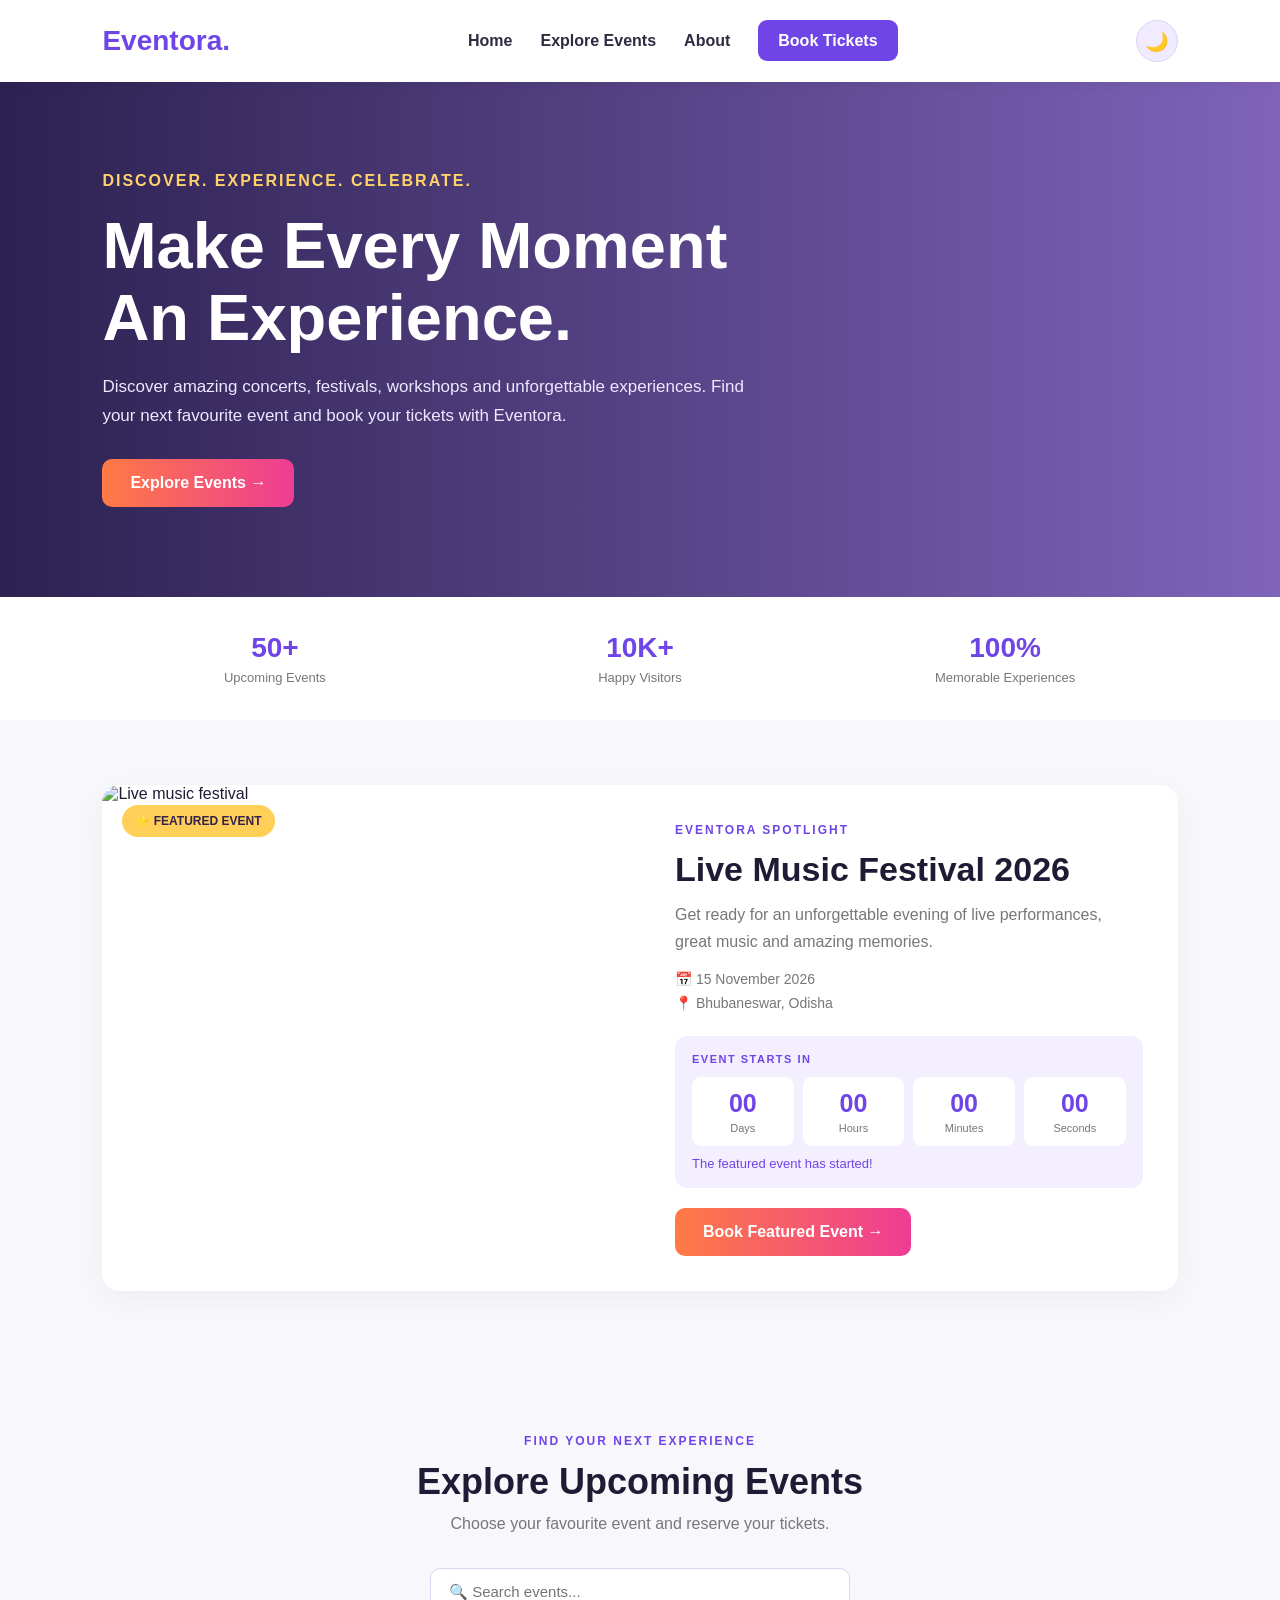
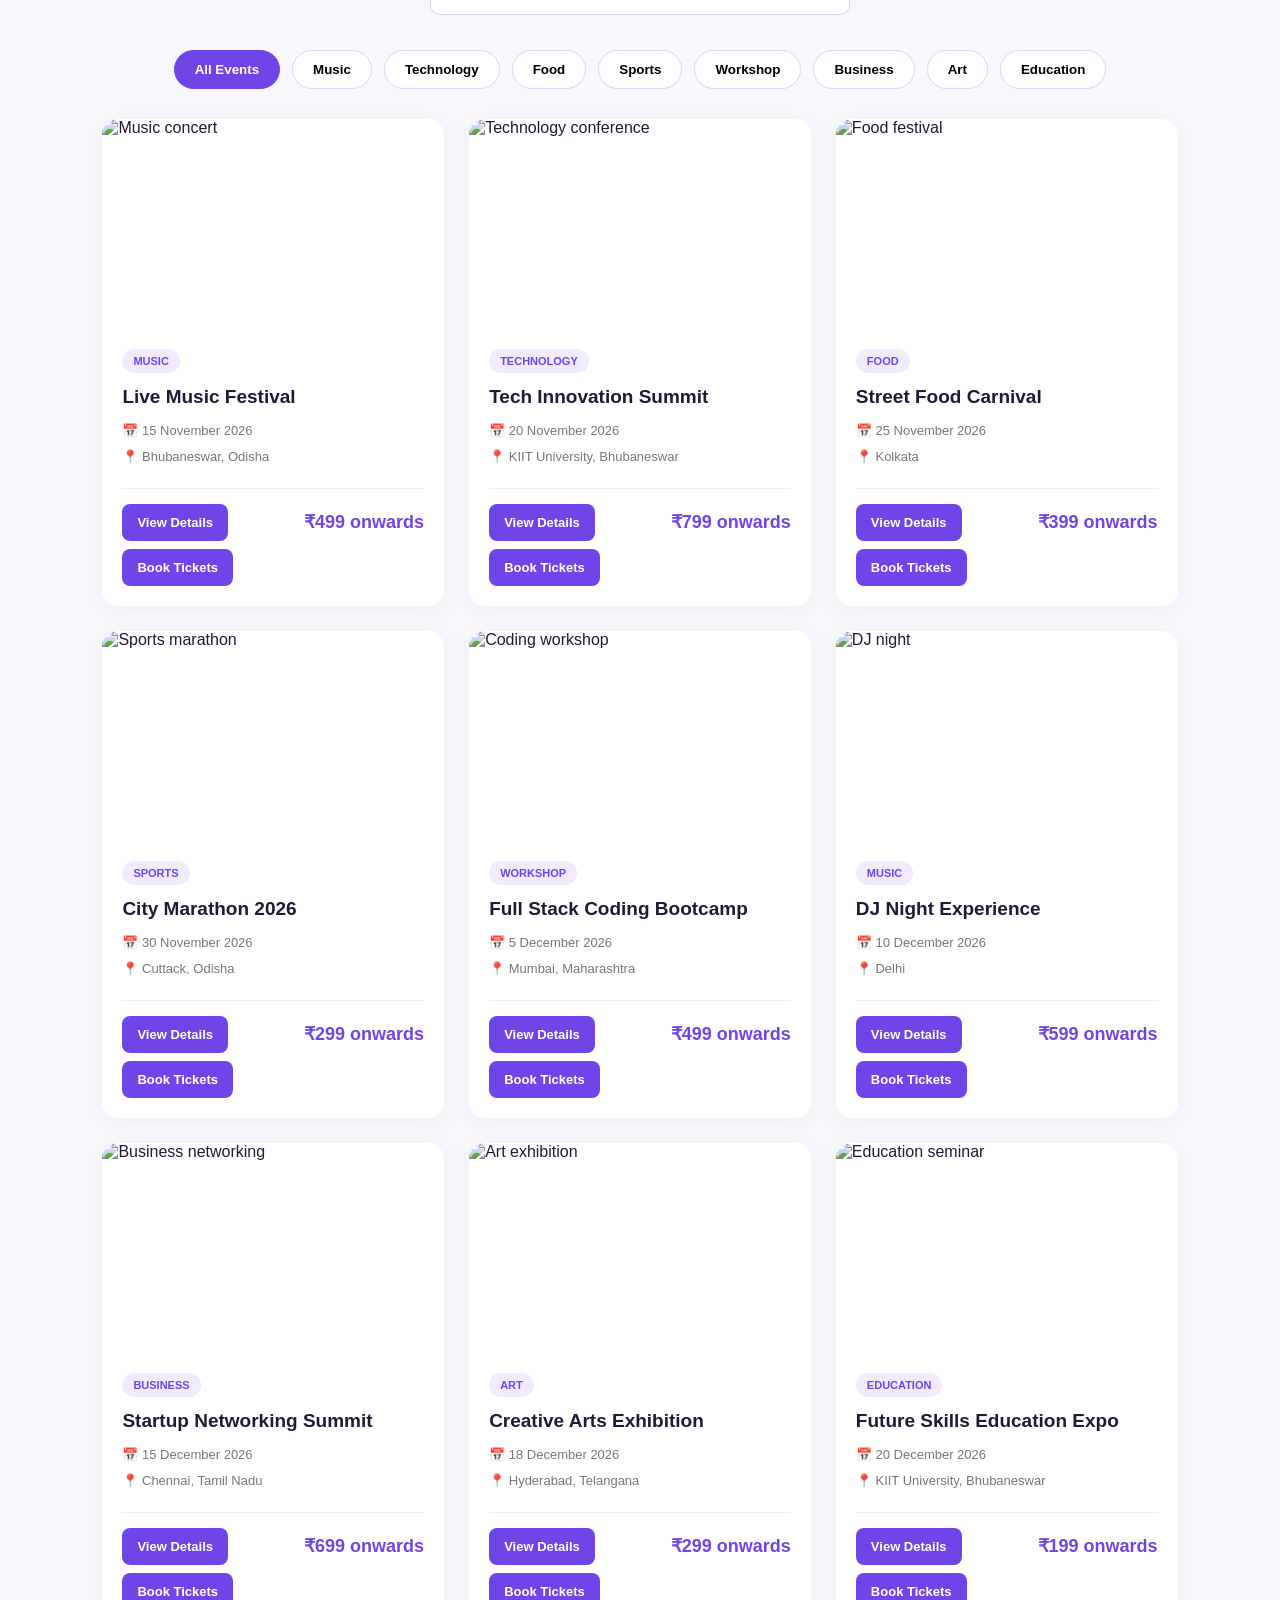
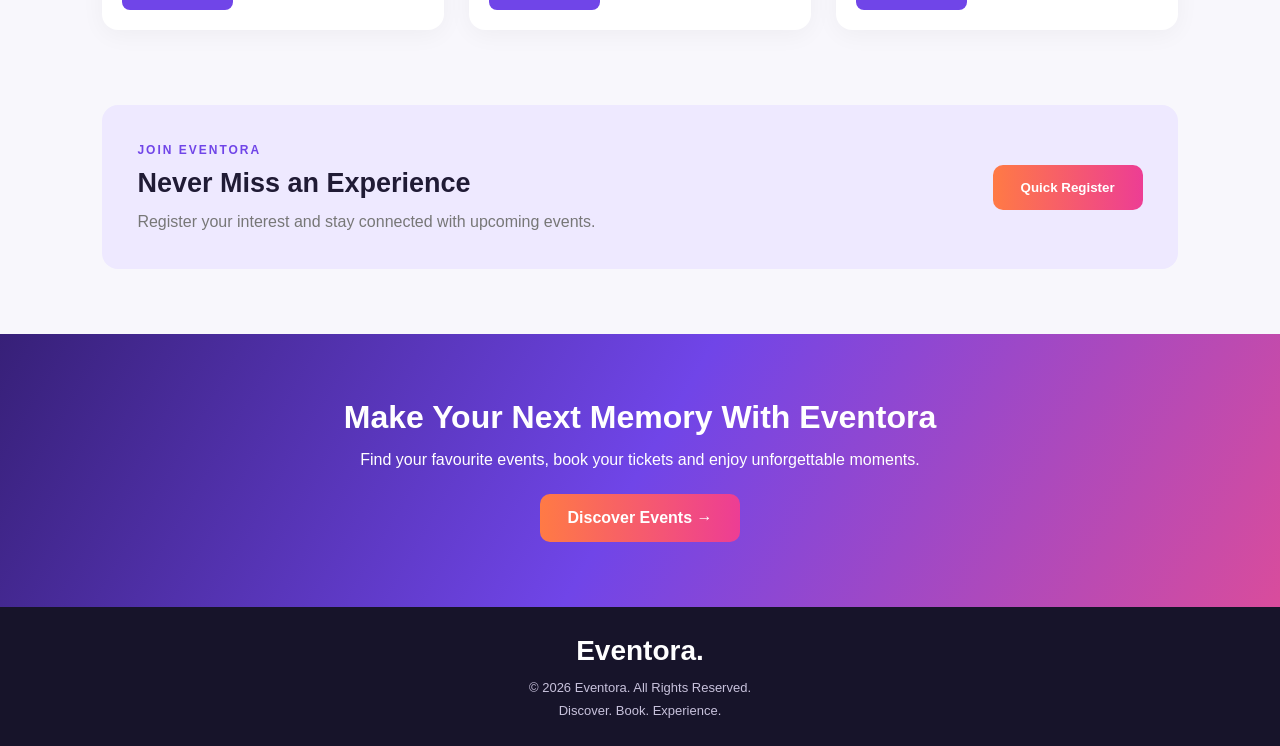
==== commit e222b7ae: "Complete Day 4 final features" ====
--- a/index.html
+++ b/index.html
@@ -1,410 +1,16 @@
-
 <!DOCTYPE html>
 <html lang="en">
 <head>
     <meta charset="UTF-8">
     <meta name="viewport" content="width=device-width, initial-scale=1.0">
-
     <title>Eventora | Discover Events & Book Tickets</title>
-
     <link rel="stylesheet" href="css/style.css">
-
-    <style>
-        * {
-            margin: 0;
-            padding: 0;
-            box-sizing: border-box;
-        }
-
-        html {
-            scroll-behavior: smooth;
-        }
-
-        body {
-            font-family: Arial, sans-serif;
-            background: #f8f7fc;
-            color: #201b35;
-        }
-
-        .navbar {
-            display: flex;
-            justify-content: space-between;
-            align-items: center;
-            padding: 20px 8%;
-            background: white;
-            position: sticky;
-            top: 0;
-            z-index: 1000;
-            box-shadow: 0 2px 12px #0000000d;
-        }
-
-        .logo {
-            font-size: 28px;
-            font-weight: 800;
-            color: #7045e8;
-            text-decoration: none;
-        }
-
-        .nav-links {
-            display: flex;
-            gap: 28px;
-            list-style: none;
-        }
-
-        .nav-links a {
-            text-decoration: none;
-            color: #302a43;
-            font-weight: 600;
-        }
-
-        .nav-links a:hover {
-            color: #7045e8;
-        }
-
-        .nav-button {
-            background: #7045e8;
-            color: white !important;
-            padding: 12px 20px;
-            border-radius: 9px;
-        }
-
-        .hero {
-            min-height: 470px;
-            padding: 90px 8%;
-            display: flex;
-            align-items: center;
-            background:
-                linear-gradient(90deg,
-                rgba(32,20,70,.94),
-                rgba(80,43,160,.72)),
-                url("https://images.unsplash.com/photo-1459749411175-04bf5292ceea?w=1600")
-                center/cover;
-            color: white;
-        }
-
-        .hero-content {
-            max-width: 650px;
-            animation: fadeUp 1s ease;
-        }
-
-        .hero-label {
-            color: #ffd36a;
-            font-weight: bold;
-            letter-spacing: 2px;
-        }
-
-        .hero h1 {
-            font-size: clamp(38px, 6vw, 65px);
-            margin: 20px 0;
-            line-height: 1.1;
-        }
-
-        .hero p {
-            font-size: 17px;
-            line-height: 1.7;
-            margin-bottom: 28px;
-            color: #eee8ff;
-        }
-
-        .hero-button {
-            display: inline-block;
-            background: linear-gradient(90deg,#ff7a45,#ed3d94);
-            padding: 15px 28px;
-            border-radius: 10px;
-            color: white;
-            text-decoration: none;
-            font-weight: bold;
-            transition: .3s;
-        }
-
-        .hero-button:hover {
-            transform: translateY(-4px);
-            box-shadow: 0 10px 25px #ed3d9460;
-        }
-
-        .stats {
-            display: grid;
-            grid-template-columns: repeat(3,1fr);
-            gap: 20px;
-            padding: 35px 8%;
-            background: white;
-        }
-
-        .stat {
-            text-align: center;
-        }
-
-        .stat h2 {
-            color: #7045e8;
-            font-size: 28px;
-            margin-bottom: 6px;
-        }
-
-        .stat p {
-            color: #777;
-            font-size: 13px;
-        }
-
-        .events-section {
-            padding: 75px 8%;
-        }
-
-        .section-heading {
-            text-align: center;
-            margin-bottom: 35px;
-        }
-
-        .section-heading span {
-            color: #7045e8;
-            font-size: 12px;
-            font-weight: bold;
-            letter-spacing: 2px;
-        }
-
-        .section-heading h2 {
-            font-size: 36px;
-            margin: 12px 0;
-        }
-
-        .section-heading p {
-            color: #777;
-        }
-
-        .filters {
-            display: flex;
-            justify-content: center;
-            flex-wrap: wrap;
-            gap: 12px;
-            margin-bottom: 30px;
-        }
-
-        .filter-btn {
-            border: 1px solid #ddd5f4;
-            background: white;
-            padding: 11px 20px;
-            border-radius: 25px;
-            cursor: pointer;
-            font-weight: 600;
-        }
-
-        .filter-btn.active,
-        .filter-btn:hover {
-            background: #7045e8;
-            color: white;
-            border-color: #7045e8;
-        }
-
-        .search-box {
-            display: block;
-            width: min(100%, 420px);
-            margin: 0 auto 35px;
-            padding: 14px 18px;
-            border: 1px solid #ddd5f4;
-            border-radius: 10px;
-            font-size: 15px;
-            outline: none;
-        }
-
-        .search-box:focus {
-            border-color: #7045e8;
-        }
-
-        .events-grid {
-            display: grid;
-            grid-template-columns: repeat(3,1fr);
-            gap: 25px;
-        }
-
-        .event-card {
-            background: white;
-            border-radius: 16px;
-            overflow: hidden;
-            box-shadow: 0 5px 25px #0000000b;
-            transition: .3s;
-        }
-
-        .event-card:hover {
-            transform: translateY(-8px);
-            box-shadow: 0 12px 30px #7045e825;
-        }
-
-        .event-card img {
-            width: 100%;
-            height: 210px;
-            object-fit: cover;
-            display: block;
-        }
-
-        .event-info {
-            padding: 20px;
-        }
-
-        .category {
-            color: #7045e8;
-            background: #f0ebff;
-            display: inline-block;
-            padding: 6px 11px;
-            border-radius: 20px;
-            font-size: 11px;
-            font-weight: bold;
-        }
-
-        .event-info h3 {
-            margin: 13px 0 10px;
-            font-size: 19px;
-        }
-
-        .event-details {
-            color: #777;
-            font-size: 13px;
-            line-height: 2;
-        }
-
-        .event-bottom {
-            display: flex;
-            justify-content: space-between;
-            align-items: center;
-            margin-top: 18px;
-            padding-top: 15px;
-            border-top: 1px solid #eee;
-            gap: 8px;
-        }
-
-        .price {
-            color: #7045e8;
-            font-size: 18px;
-            font-weight: 800;
-        }
-
-        .book-btn {
-            text-decoration: none;
-            background: #7045e8;
-            color: white;
-            padding: 11px 15px;
-            border-radius: 8px;
-            font-size: 13px;
-            font-weight: bold;
-            transition: .3s;
-        }
-
-        .book-btn:hover {
-            background: #ed3d94;
-        }
-
-        .no-results {
-            text-align: center;
-            padding: 30px;
-            color: #777;
-            display: none;
-            grid-column: 1/-1;
-        }
-
-        .cta {
-            text-align: center;
-            padding: 65px 20px;
-            background: linear-gradient(120deg,#372078,#7045e8,#d94c9c);
-            color: white;
-        }
-
-        .cta h2 {
-            font-size: 32px;
-            margin-bottom: 15px;
-        }
-
-        .cta p {
-            margin-bottom: 25px;
-        }
-
-        footer {
-            background: #17142a;
-            color: white;
-            text-align: center;
-            padding: 28px;
-        }
-
-        footer p {
-            font-size: 13px;
-            color: #c8c2dc;
-        }
-
-        @keyframes fadeUp {
-            from {
-                opacity: 0;
-                transform: translateY(25px);
-            }
-            to {
-                opacity: 1;
-                transform: translateY(0);
-            }
-        }
-
-        @media(max-width:900px) {
-            .events-grid {
-                grid-template-columns: repeat(2,1fr);
-            }
-
-            .nav-links {
-                gap: 14px;
-            }
-        }
-
-        @media(max-width:600px) {
-            .navbar {
-                flex-wrap: wrap;
-                gap: 16px;
-                padding: 16px 5%;
-            }
-
-            .nav-links {
-                width: 100%;
-                justify-content: space-between;
-                gap: 8px;
-                font-size: 12px;
-            }
-
-            .nav-button {
-                padding: 8px 10px;
-            }
-
-            .hero {
-                padding: 65px 6%;
-                min-height: 400px;
-            }
-
-            .stats {
-                padding: 25px 5%;
-                gap: 8px;
-            }
-
-            .stat h2 {
-                font-size: 21px;
-            }
-
-            .stat p {
-                font-size: 10px;
-            }
-
-            .events-section {
-                padding: 50px 5%;
-            }
-
-            .events-grid {
-                grid-template-columns: 1fr;
-            }
-
-            .section-heading h2 {
-                font-size: 28px;
-            }
-        }
-    </style>
 </head>
 
 <body>
 
-<!-- NAVIGATION BAR -->
-
+<!-- NAVIGATION -->
 <header class="navbar">
-
     <a href="index.html" class="logo">Eventora.</a>
 
     <nav>
@@ -414,24 +20,21 @@
             <li><a href="#about">About</a></li>
             <li><a href="booking.html" class="nav-button">Book Tickets</a></li>
         </ul>
-    
-        </nav>
-
-<button id="themeToggle" class="theme-toggle"
-        aria-label="Toggle night mode">
-    🌙
-</button>
-
+    </nav>
+
+    <button id="themeToggle" class="theme-toggle">
+        🌙
+    </button>
 </header>
 
+<main>
 
 <!-- HERO SECTION -->
-
 <section class="hero" id="home">
-
     <div class="hero-content">
-
-        <span class="hero-label">DISCOVER. EXPERIENCE. CELEBRATE.</span>
+        <span class="hero-label">
+            DISCOVER. EXPERIENCE. CELEBRATE.
+        </span>
 
         <h1>Make Every Moment An Experience.</h1>
 
@@ -444,16 +47,11 @@
         <a href="#events" class="hero-button">
             Explore Events →
         </a>
-
-    </div>
-
+    </div>
 </section>
 
-
 <!-- STATISTICS -->
-
 <section class="stats">
-
     <div class="stat">
         <h2>50+</h2>
         <p>Upcoming Events</p>
@@ -468,27 +66,100 @@
         <h2>100%</h2>
         <p>Memorable Experiences</p>
     </div>
-
 </section>
 
 
+<!-- DAY 4: FEATURED EVENT -->
+<section class="featured-section">
+
+    <div class="featured-card">
+
+        <div class="featured-image">
+            <img src="https://images.unsplash.com/photo-1459749411175-04bf5292ceea?w=1000"
+                 alt="Live music festival">
+
+            <span class="featured-tag">
+                ⭐ FEATURED EVENT
+            </span>
+        </div>
+
+        <div class="featured-content">
+
+            <span class="eyebrow">
+                EVENTORA SPOTLIGHT
+            </span>
+
+            <h2>Live Music Festival 2026</h2>
+
+            <p>
+                Get ready for an unforgettable evening of live
+                performances, great music and amazing memories.
+            </p>
+
+            <p class="featured-meta">
+                📅 15 November 2026<br>
+                📍 Bhubaneswar, Odisha
+            </p>
+
+            <!-- COUNTDOWN TIMER -->
+            <div class="countdown-wrap">
+
+                <h4>EVENT STARTS IN</h4>
+
+                <div class="countdown">
+
+                    <div>
+                        <strong id="days">00</strong>
+                        <span>Days</span>
+                    </div>
+
+                    <div>
+                        <strong id="hours">00</strong>
+                        <span>Hours</span>
+                    </div>
+
+                    <div>
+                        <strong id="minutes">00</strong>
+                        <span>Minutes</span>
+                    </div>
+
+                    <div>
+                        <strong id="seconds">00</strong>
+                        <span>Seconds</span>
+                    </div>
+
+                </div>
+
+                <p id="countdownMessage"></p>
+
+            </div>
+
+            <a href="booking.html?event=Live%20Music%20Festival&price=499"
+               class="hero-button">
+                Book Featured Event →
+            </a>
+
+        </div>
+
+    </div>
+
+</section>
+
+
 <!-- EVENTS SECTION -->
-
 <section class="events-section" id="events">
 
     <div class="section-heading">
-
         <span>FIND YOUR NEXT EXPERIENCE</span>
 
         <h2>Explore Upcoming Events</h2>
 
-        <p>Choose your favourite event and reserve your tickets.</p>
-
-    </div>
-
+        <p>
+            Choose your favourite event and reserve your tickets.
+        </p>
+    </div>
 
     <!-- SEARCH -->
-
     <input
         type="text"
         id="eventSearch"
@@ -496,43 +167,59 @@
         placeholder="🔍 Search events..."
     >
 
-
     <!-- CATEGORY FILTER -->
-
     <div class="filters">
 
-        <button class="filter-btn active" data-category="All">All Events</button>
-
-        <button class="filter-btn" data-category="Music">Music</button>
-
-        <button class="filter-btn" data-category="Technology">Technology</button>
-
-        <button class="filter-btn" data-category="Food">Food</button>
-
-        <button class="filter-btn" data-category="Sports">Sports</button>
-
-        <button class="filter-btn" data-category="Workshop">Workshop</button>
-
-        <button class="filter-btn" data-category="Business">Business</button>
-        <button class="filter-btn" data-category="Art">Art</button>
-        <button class="filter-btn" data-category="Education">Education</button>
+        <button class="filter-btn active" data-category="All">
+            All Events
+        </button>
+
+        <button class="filter-btn" data-category="Music">
+            Music
+        </button>
+
+        <button class="filter-btn" data-category="Technology">
+            Technology
+        </button>
+
+        <button class="filter-btn" data-category="Food">
+            Food
+        </button>
+
+        <button class="filter-btn" data-category="Sports">
+            Sports
+        </button>
+
+        <button class="filter-btn" data-category="Workshop">
+            Workshop
+        </button>
+
+        <button class="filter-btn" data-category="Business">
+            Business
+        </button>
+
+        <button class="filter-btn" data-category="Art">
+            Art
+        </button>
+
+        <button class="filter-btn" data-category="Education">
+            Education
+        </button>
+
     </div>
 
 
     <!-- EVENT CARDS -->
-
     <div class="events-grid" id="eventsGrid">
 
 
         <!-- EVENT 1 -->
-
         <article class="event-card" data-category="Music">
 
             <img src="https://images.unsplash.com/photo-1459749411175-04bf5292ceea?w=800"
                  alt="Music concert">
 
             <div class="event-info">
-
                 <span class="category">MUSIC</span>
 
                 <h3>Live Music Festival</h3>
@@ -543,30 +230,24 @@
                 </p>
 
                 <div class="event-bottom">
-
                     <span class="price">₹499 onwards</span>
 
                     <a href="booking.html?event=Live%20Music%20Festival&price=499"
                        class="book-btn">
                         Book Tickets
                     </a>
-
                 </div>
-
             </div>
-
         </article>
 
 
         <!-- EVENT 2 -->
-
         <article class="event-card" data-category="Technology">
 
             <img src="https://images.unsplash.com/photo-1540575467063-178a50c2df87?w=800"
                  alt="Technology conference">
 
             <div class="event-info">
-
                 <span class="category">TECHNOLOGY</span>
 
                 <h3>Tech Innovation Summit</h3>
@@ -577,305 +258,242 @@
                 </p>
 
                 <div class="event-bottom">
-
                     <span class="price">₹799 onwards</span>
 
                     <a href="booking.html?event=Tech%20Innovation%20Summit&price=799"
                        class="book-btn">
                         Book Tickets
                     </a>
-
                 </div>
-
             </div>
-
         </article>
 
 
         <!-- EVENT 3 -->
-
         <article class="event-card" data-category="Food">
 
             <img src="https://images.unsplash.com/photo-1555939594-58d7cb561ad1?w=800"
                  alt="Food festival">
 
             <div class="event-info">
-
                 <span class="category">FOOD</span>
 
                 <h3>Street Food Carnival</h3>
 
                 <p class="event-details">
                     📅 25 November 2026<br>
-                    📍 Bhubaneswar, Odisha
+                    📍 Kolkata
                 </p>
 
                 <div class="event-bottom">
-
                     <span class="price">₹399 onwards</span>
 
                     <a href="booking.html?event=Street%20Food%20Carnival&price=399"
                        class="book-btn">
                         Book Tickets
                     </a>
-
                 </div>
-
             </div>
-
         </article>
 
 
         <!-- EVENT 4 -->
-
         <article class="event-card" data-category="Sports">
 
             <img src="https://images.unsplash.com/photo-1461896836934-ffe607ba8211?w=800"
                  alt="Sports marathon">
 
             <div class="event-info">
-
                 <span class="category">SPORTS</span>
 
                 <h3>City Marathon 2026</h3>
 
                 <p class="event-details">
                     📅 30 November 2026<br>
-                    📍 Bhubaneswar, Odisha
+                    📍 Cuttack, Odisha
                 </p>
 
                 <div class="event-bottom">
-
                     <span class="price">₹299 onwards</span>
 
                     <a href="booking.html?event=City%20Marathon%202026&price=299"
                        class="book-btn">
                         Book Tickets
                     </a>
-
                 </div>
-
             </div>
-
         </article>
 
 
         <!-- EVENT 5 -->
-
         <article class="event-card" data-category="Workshop">
 
             <img src="https://images.unsplash.com/photo-1516321318423-f06f85e504b3?w=800"
                  alt="Coding workshop">
 
             <div class="event-info">
-
                 <span class="category">WORKSHOP</span>
 
                 <h3>Full Stack Coding Bootcamp</h3>
 
                 <p class="event-details">
                     📅 5 December 2026<br>
-                    📍 KIIT University, Bhubaneswar
+                    📍 Mumbai, Maharashtra
                 </p>
 
                 <div class="event-bottom">
-
-                    <span class="price">₹599 onwards</span>
-
-                    <a href="booking.html?event=Full%20Stack%20Coding%20Bootcamp&price=599"
+                    <span class="price">₹499 onwards</span>
+
+                    <a href="booking.html?event=Full%20Stack%20Coding%20Bootcamp&price=499"
                        class="book-btn">
                         Book Tickets
                     </a>
-
                 </div>
-
             </div>
-
         </article>
 
 
         <!-- EVENT 6 -->
-
         <article class="event-card" data-category="Music">
 
             <img src="https://images.unsplash.com/photo-1501386761578-eac5c94b800a?w=800"
                  alt="DJ night">
 
             <div class="event-info">
-
                 <span class="category">MUSIC</span>
 
                 <h3>DJ Night Experience</h3>
 
                 <p class="event-details">
                     📅 10 December 2026<br>
-                    📍 Bhubaneswar, Odisha
+                    📍 Delhi
                 </p>
 
                 <div class="event-bottom">
-
-                    <span class="price">₹699 onwards</span>
-
-                    <a href="booking.html?event=DJ%20Night%20Experience&price=699"
+                    <span class="price">₹599 onwards</span>
+
+                    <a href="booking.html?event=DJ%20Night%20Experience&price=599"
                        class="book-btn">
                         Book Tickets
                     </a>
-
                 </div>
-
             </div>
-
         </article>
 
-         
-<!-- EVENT 7 -->
-
-<article class="event-card" data-category="Business">
-
-    <img src="https://images.unsplash.com/photo-1511578314322-379afb476865?w=800"
-         alt="Business networking">
-
-    <div class="event-info">
-
-        <span class="category">BUSINESS</span>
-
-        <h3>Startup Networking Summit</h3>
-
-        <p class="event-details">
-            📅 15 December 2026<br>
-            📍 Bhubaneswar, Odisha
-        </p>
-
-        <div class="event-bottom">
-
-            <span class="price">₹899 onwards</span>
-
-            <a href="booking.html?event=Startup%20Networking%20Summit&price=899"
-               class="book-btn">
-                Book Tickets
-            </a>
-
-        </div>
-
-    </div>
-
-</article>
-
-
-<!-- EVENT 8 -->
-
-<article class="event-card" data-category="Art">
-
-    <img src="https://images.unsplash.com/photo-1531058020387-3be344556be6?w=800"
-         alt="Art exhibition">
-
-    <div class="event-info">
-
-        <span class="category">ART</span>
-
-        <h3>Creative Arts Exhibition</h3>
-
-        <p class="event-details">
-            📅 18 December 2026<br>
-            📍 Bhubaneswar, Odisha
-        </p>
-
-        <div class="event-bottom">
-
-            <span class="price">₹299 onwards</span>
-
-            <a href="booking.html?event=Creative%20Arts%20Exhibition&price=299"
-               class="book-btn">
-                Book Tickets
-            </a>
-
-        </div>
-
-    </div>
-
-</article>
-
-
-<!-- EVENT 9 -->
-
-<article class="event-card" data-category="Education">
-
-    <img src="https://images.unsplash.com/photo-1523580494863-6f3031224c94?w=800"
-         alt="Education seminar">
-
-    <div class="event-info">
-
-        <span class="category">EDUCATION</span>
-
-        <h3>Future Skills Education Expo</h3>
-
-        <p class="event-details">
-            📅 20 December 2026<br>
-            📍 KIIT University, Bhubaneswar
-        </p>
-
-        <div class="event-bottom">
-
-            <span class="price">₹199 onwards</span>
-
-            <a href="booking.html?event=Future%20Skills%20Education%20Expo&price=199"
-               class="book-btn">
-                Book Tickets
-            </a>
-
-        </div>
-
-    </div>
-
-</article>
-
-
+
+        <!-- EVENT 7 -->
+        <article class="event-card" data-category="Business">
+
+            <img src="https://images.unsplash.com/photo-1511578314322-379afb476865?w=800"
+                 alt="Business networking">
+
+            <div class="event-info">
+                <span class="category">BUSINESS</span>
+
+                <h3>Startup Networking Summit</h3>
+
+                <p class="event-details">
+                    📅 15 December 2026<br>
+                    📍 Chennai, Tamil Nadu
+                </p>
+
+                <div class="event-bottom">
+                    <span class="price">₹699 onwards</span>
+
+                    <a href="booking.html?event=Startup%20Networking%20Summit&price=699"
+                       class="book-btn">
+                        Book Tickets
+                    </a>
+                </div>
+            </div>
+        </article>
+
+
+        <!-- EVENT 8 -->
+        <article class="event-card" data-category="Art">
+
+            <img src="https://images.unsplash.com/photo-1531058020387-3be344556be6?w=800"
+                 alt="Art exhibition">
+
+            <div class="event-info">
+                <span class="category">ART</span>
+
+                <h3>Creative Arts Exhibition</h3>
+
+                <p class="event-details">
+                    📅 18 December 2026<br>
+                    📍 Hyderabad, Telangana
+                </p>
+
+                <div class="event-bottom">
+                    <span class="price">₹299 onwards</span>
+
+                    <a href="booking.html?event=Creative%20Arts%20Exhibition&price=299"
+                       class="book-btn">
+                        Book Tickets
+                    </a>
+                </div>
+            </div>
+        </article>
+
+
+        <!-- EVENT 9 -->
+        <article class="event-card" data-category="Education">
+
+            <img src="https://images.unsplash.com/photo-1523580494863-6f3031224c94?w=800"
+                 alt="Education seminar">
+
+            <div class="event-info">
+                <span class="category">EDUCATION</span>
+
+                <h3>Future Skills Education Expo</h3>
+
+                <p class="event-details">
+                    📅 20 December 2026<br>
+                    📍 KIIT University, Bhubaneswar
+                </p>
+
+                <div class="event-bottom">
+                    <span class="price">₹199 onwards</span>
+
+                    <a href="booking.html?event=Future%20Skills%20Education%20Expo&price=199"
+                       class="book-btn">
+                        Book Tickets
+                    </a>
+                </div>
+            </div>
+        </article>
 
         <p class="no-results" id="noResults">
             No events found. Try another search.
         </p>
 
     </div>
-
 </section>
 
 
-<!-- EVENT DETAILS POPUP -->
-
-<div class="event-modal" id="eventModal">
-
-    <div class="modal-content">
-
-        <button class="close-modal" id="closeModal">
-            &times;
-        </button>
-
-        <img id="modalImage" src="" alt="Event image">
-
-        <div class="modal-info">
-
-            <span class="category" id="modalCategory"></span>
-
-            <h2 id="modalTitle"></h2>
-
-            <p id="modalDetails"></p>
-
-            <h3 id="modalPrice"></h3>
-
-            <a href="#" id="modalBookBtn" class="book-btn">
-                Book Tickets
-            </a>
-
-        </div>
-
-    </div>
-
-</div>
-
+<!-- DAY 4: REGISTRATION BANNER -->
+<section class="registration-banner">
+
+    <div>
+        <span class="eyebrow">JOIN EVENTORA</span>
+
+        <h2>Never Miss an Experience</h2>
+
+        <p>
+            Register your interest and stay connected
+            with upcoming events.
+        </p>
+    </div>
+
+    <button class="hero-button" id="openRegister">
+        Quick Register
+    </button>
+
+</section>
 
 
 <!-- ABOUT / CTA -->
-
 <section class="cta" id="about">
 
     <h2>Make Your Next Memory With Eventora</h2>
@@ -891,40 +509,125 @@
 
 </section>
 
+</main>
+
 
 <!-- FOOTER -->
-
 <footer>
 
-    <a href="index.html" class="logo" style="color:white;">
+    <a href="index.html" class="logo footer-logo">
         Eventora.
     </a>
 
-    <p style="margin-top:12px;">
-        © 2026 Eventora. All Rights Reserved.
-    </p>
-
-    <p style="margin-top:8px;">
-        Discover. Book. Experience.
-    </p>
+    <p>© 2026 Eventora. All Rights Reserved.</p>
+
+    <p>Discover. Book. Experience.</p>
 
 </footer>
 
 
-<!-- SEARCH AND FILTER JAVASCRIPT -->
-
-
-<!-- DAY 3 JAVASCRIPT -->
-
+<!-- EVENT DETAILS POPUP -->
+<div class="event-modal" id="eventModal">
+
+    <div class="modal-content">
+
+        <button class="close-modal" id="closeModal">
+            &times;
+        </button>
+
+        <img id="modalImage" src="" alt="Event image">
+
+        <div class="modal-info">
+
+            <span class="category" id="modalCategory"></span>
+
+            <h2 id="modalTitle"></h2>
+
+            <p id="modalDetails"></p>
+
+            <h3 id="modalPrice"></h3>
+
+            <a href="#" id="modalBookBtn" class="book-btn">
+                Book Tickets
+            </a>
+
+        </div>
+    </div>
+</div>
+
+
+<!-- DAY 4: REGISTRATION POPUP -->
+<div class="event-modal" id="registrationModal">
+
+    <div class="registration-box">
+
+        <button class="close-modal" id="closeRegister">
+            &times;
+        </button>
+
+        <span class="eyebrow">EVENTORA MEMBERSHIP</span>
+
+        <h2>Quick Registration</h2>
+
+        <p class="form-intro">
+            Enter your details to register your interest.
+        </p>
+
+        <form id="registrationForm">
+
+            <label for="regName">Full Name</label>
+
+            <input
+                type="text"
+                id="regName"
+                placeholder="Enter your full name"
+                minlength="2"
+                required
+            >
+
+            <label for="regEmail">Email Address</label>
+
+            <input
+                type="email"
+                id="regEmail"
+                placeholder="Enter your email"
+                required
+            >
+
+            <label for="regPhone">Phone Number</label>
+
+            <input
+                type="tel"
+                id="regPhone"
+                placeholder="10-digit phone number"
+                pattern="[0-9]{10}"
+                required
+            >
+
+            <button type="submit" class="submit-btn">
+                Submit Registration
+            </button>
+
+            <p id="registrationMessage" class="form-message"></p>
+
+        </form>
+
+        <p class="demo-note">
+            Demo registration only. No information is sent to a server.
+        </p>
+
+    </div>
+</div>
+
+
+<!-- JAVASCRIPT -->
 <script>
 
-// =================================
-// 1. NIGHT MODE / LIGHT MODE
-// =================================
+// ======================================
+// 1. DARK MODE / LIGHT MODE
+// ======================================
 
 const themeToggle = document.getElementById("themeToggle");
-
-// Load saved theme
 
 const savedTheme = localStorage.getItem("eventora-theme");
 
@@ -932,21 +635,16 @@
     document.body.classList.add("dark-mode");
 }
 
-// Update button icon
-
 function updateThemeIcon() {
 
-    if (document.body.classList.contains("dark-mode")) {
-        themeToggle.textContent = "☀️";
-    } else {
-        themeToggle.textContent = "🌙";
-    }
+    themeToggle.textContent =
+        document.body.classList.contains("dark-mode")
+        ? "☀️"
+        : "🌙";
 
 }
 
 updateThemeIcon();
-
-// Change theme
 
 themeToggle.addEventListener("click", function() {
 
@@ -964,24 +662,19 @@
 });
 
 
-// =================================
+// ======================================
 // 2. SEARCH AND CATEGORY FILTER
-// =================================
-
-const searchInput =
-    document.getElementById("eventSearch");
-
-const filterButtons =
-    document.querySelectorAll(".filter-btn");
-
-const eventCards =
-    document.querySelectorAll(".event-card");
-
-const noResults =
-    document.getElementById("noResults");
+// ======================================
+
+const searchInput = document.getElementById("eventSearch");
+
+const filterButtons = document.querySelectorAll(".filter-btn");
+
+const eventCards = document.querySelectorAll(".event-card");
+
+const noResults = document.getElementById("noResults");
 
 let activeCategory = "All";
-
 
 function filterEvents() {
 
@@ -994,8 +687,7 @@
 
         const category = card.dataset.category;
 
-        const content =
-            card.textContent.toLowerCase();
+        const content = card.textContent.toLowerCase();
 
         const matchesCategory =
             activeCategory === "All" ||
@@ -1004,16 +696,12 @@
         const matchesSearch =
             content.includes(searchText);
 
-        if (matchesCategory && matchesSearch) {
-
-            card.style.display = "";
-
+        const visible = matchesCategory && matchesSearch;
+
+        card.hidden = !visible;
+
+        if (visible) {
             visibleCount++;
-
-        } else {
-
-            card.style.display = "none";
-
         }
 
     });
@@ -1023,13 +711,7 @@
 
 }
 
-
-// Search
-
 searchInput.addEventListener("input", filterEvents);
-
-
-// Category buttons
 
 filterButtons.forEach(function(button) {
 
@@ -1050,51 +732,38 @@
 });
 
 
-// =================================
+// ======================================
 // 3. EVENT DETAILS POPUP
-// =================================
-
-const eventModal =
-    document.getElementById("eventModal");
-
-const closeModal =
-    document.getElementById("closeModal");
-
-const modalImage =
-    document.getElementById("modalImage");
-
-const modalTitle =
-    document.getElementById("modalTitle");
-
-const modalCategory =
-    document.getElementById("modalCategory");
-
-const modalDetails =
-    document.getElementById("modalDetails");
-
-const modalPrice =
-    document.getElementById("modalPrice");
-
-const modalBookBtn =
-    document.getElementById("modalBookBtn");
-
-
-// Create View Details buttons
+// ======================================
+
+const eventModal = document.getElementById("eventModal");
+
+const closeModal = document.getElementById("closeModal");
+
+const modalImage = document.getElementById("modalImage");
+
+const modalTitle = document.getElementById("modalTitle");
+
+const modalCategory = document.getElementById("modalCategory");
+
+const modalDetails = document.getElementById("modalDetails");
+
+const modalPrice = document.getElementById("modalPrice");
+
+const modalBookBtn = document.getElementById("modalBookBtn");
+
 
 eventCards.forEach(function(card) {
 
-    const detailsButton =
-        document.createElement("button");
+    const detailsButton = document.createElement("button");
 
     detailsButton.textContent = "View Details";
 
     detailsButton.className = "details-btn";
 
-    card.querySelector(".event-bottom")
-        .prepend(detailsButton);
-
-
-    // Open popup
+    detailsButton.type = "button";
+
+    card.querySelector(".event-bottom").prepend(detailsButton);
 
     detailsButton.addEventListener("click", function() {
 
@@ -1124,21 +793,11 @@
 
 });
 
-
-// =================================
-// 4. CLOSE POPUP
-// =================================
-
 function hideModal() {
-
     eventModal.style.display = "none";
-
 }
 
 closeModal.addEventListener("click", hideModal);
-
-
-// Close by clicking outside
 
 eventModal.addEventListener("click", function(event) {
 
@@ -1149,12 +808,154 @@
 });
 
 
-// Close using Escape key
+// ======================================
+// 4. DAY 4: COUNTDOWN TIMER
+// ======================================
+
+// Target event date: 15 November 2026, 6 PM
+
+const eventDate =
+    new Date("November 15, 2026 18:00:00").getTime();
+
+function updateCountdown() {
+
+    const now = new Date().getTime();
+
+    const difference = eventDate - now;
+
+    if (difference <= 0) {
+
+        ["days", "hours", "minutes", "seconds"].forEach(function(id) {
+            document.getElementById(id).textContent = "00";
+        });
+
+        document.getElementById("countdownMessage").textContent =
+            "The featured event has started!";
+
+        return;
+    }
+
+    const days = Math.floor(
+        difference / (1000 * 60 * 60 * 24)
+    );
+
+    const hours = Math.floor(
+        (difference / (1000 * 60 * 60)) % 24
+    );
+
+    const minutes = Math.floor(
+        (difference / (1000 * 60)) % 60
+    );
+
+    const seconds = Math.floor(
+        (difference / 1000) % 60
+    );
+
+    document.getElementById("days").textContent =
+        String(days).padStart(2, "0");
+
+    document.getElementById("hours").textContent =
+        String(hours).padStart(2, "0");
+
+    document.getElementById("minutes").textContent =
+        String(minutes).padStart(2, "0");
+
+    document.getElementById("seconds").textContent =
+        String(seconds).padStart(2, "0");
+
+}
+
+updateCountdown();
+
+setInterval(updateCountdown, 1000);
+
+
+// ======================================
+// 5. DAY 4: REGISTRATION POPUP
+// ======================================
+
+const registrationModal =
+    document.getElementById("registrationModal");
+
+const openRegister =
+    document.getElementById("openRegister");
+
+const closeRegister =
+    document.getElementById("closeRegister");
+
+const registrationForm =
+    document.getElementById("registrationForm");
+
+const registrationMessage =
+    document.getElementById("registrationMessage");
+
+
+// Open registration
+
+openRegister.addEventListener("click", function() {
+
+    registrationModal.style.display = "flex";
+
+});
+
+
+// Close registration
+
+function hideRegistrationModal() {
+
+    registrationModal.style.display = "none";
+
+}
+
+closeRegister.addEventListener("click", hideRegistrationModal);
+
+
+// Click outside to close
+
+registrationModal.addEventListener("click", function(event) {
+
+    if (event.target === registrationModal) {
+        hideRegistrationModal();
+    }
+
+});
+
+
+// Form submission
+
+registrationForm.addEventListener("submit", function(event) {
+
+    event.preventDefault();
+
+    if (!registrationForm.checkValidity()) {
+        registrationForm.reportValidity();
+        return;
+    }
+
+    const name =
+        document.getElementById("regName").value.trim();
+
+    registrationMessage.textContent =
+        "Thank you, " + name +
+        "! Your demo registration was successful.";
+
+    registrationForm.reset();
+
+});
+
+
+// ======================================
+// 6. CLOSE POPUPS USING ESCAPE
+// ======================================
 
 document.addEventListener("keydown", function(event) {
 
     if (event.key === "Escape") {
+
         hideModal();
+
+        hideRegistrationModal();
+
     }
 
 });
--- a/css/style.css
+++ b/css/style.css
@@ -1,15 +1,12 @@
 
-/* =================================
-   EVENTORA - DAY 1
-   Basic Website Styling
-================================= */
-
+/* =========================================
+   EVENTORA - DAY 4 FINAL STYLESHEET
+========================================= */
 
 * {
     margin: 0;
     padding: 0;
     box-sizing: border-box;
-    font-family: Arial, sans-serif;
 }
 
 html {
@@ -17,416 +14,852 @@
 }
 
 body {
-    background: #f8fafc;
-    color: #111827;
-}
-
-a {
-    text-decoration: none;
-}
-
-
-/* NAVIGATION BAR */
-
-header {
-    background: white;
-    padding: 20px 6%;
-    border-bottom: 1px solid #e5e7eb;
+    font-family: Arial, sans-serif;
+    background: #f8f7fc;
+    color: #201b35;
+    transition: background .3s, color .3s;
 }
 
 .navbar {
     display: flex;
     justify-content: space-between;
     align-items: center;
+    gap: 20px;
+    padding: 20px 8%;
+    background: white;
+    position: sticky;
+    top: 0;
+    z-index: 1000;
+    box-shadow: 0 2px 12px #0000000d;
 }
 
 .logo {
     font-size: 28px;
-    font-weight: bold;
-    color: #765cff;
+    font-weight: 800;
+    color: #7045e8;
+    text-decoration: none;
 }
 
 .nav-links {
     display: flex;
-    gap: 30px;
+    gap: 28px;
     list-style: none;
+    align-items: center;
 }
 
 .nav-links a {
-    color: #374151;
+    text-decoration: none;
+    color: #302a43;
+    font-weight: 600;
+}
+
+.nav-links a:hover {
+    color: #7045e8;
+}
+
+.nav-button {
+    background: #7045e8;
+    color: white !important;
+    padding: 12px 20px;
+    border-radius: 9px;
+}
+
+.theme-toggle {
+    background: #f0ebff;
+    border: 1px solid #ddd5f4;
+    border-radius: 50%;
+    width: 42px;
+    height: 42px;
+    cursor: pointer;
+    font-size: 19px;
+}
+
+/* HERO */
+
+.hero {
+    min-height: 470px;
+    padding: 90px 8%;
+    display: flex;
+    align-items: center;
+    background:
+        linear-gradient(
+            90deg,
+            rgba(32,20,70,.94),
+            rgba(80,43,160,.72)
+        ),
+        url("https://images.unsplash.com/photo-1459749411175-04bf5292ceea?w=1600")
+        center/cover;
+    color: white;
+}
+
+.hero-content {
+    max-width: 650px;
+    animation: fadeUp 1s ease;
+}
+
+.hero-label {
+    color: #ffd36a;
     font-weight: bold;
-}
-
-.nav-links a:hover {
-    color: #765cff;
-}
-
-
-/* HERO SECTION */
-
-.hero {
-    padding: 110px 6%;
+    letter-spacing: 2px;
+}
+
+.hero h1 {
+    font-size: clamp(38px, 6vw, 65px);
+    margin: 20px 0;
+    line-height: 1.1;
+}
+
+.hero p {
+    font-size: 17px;
+    line-height: 1.7;
+    margin-bottom: 28px;
+    color: #eee8ff;
+}
+
+.hero-button {
+    display: inline-block;
+    background: linear-gradient(90deg,#ff7a45,#ed3d94);
+    padding: 15px 28px;
+    border-radius: 10px;
+    color: white;
+    text-decoration: none;
+    font-weight: bold;
+    border: none;
+    cursor: pointer;
+    transition: .3s;
+}
+
+.hero-button:hover {
+    transform: translateY(-4px);
+    box-shadow: 0 10px 25px #ed3d9460;
+}
+
+/* STATISTICS */
+
+.stats {
+    display: grid;
+    grid-template-columns: repeat(3,1fr);
+    gap: 20px;
+    padding: 35px 8%;
+    background: white;
+}
+
+.stat {
     text-align: center;
-
+}
+
+.stat h2 {
+    color: #7045e8;
+    font-size: 28px;
+    margin-bottom: 6px;
+}
+
+.stat p {
+    color: #777;
+    font-size: 13px;
+}
+
+/* DAY 4: FEATURED EVENT */
+
+.featured-section {
+    padding: 65px 8%;
+}
+
+.featured-card {
+    display: grid;
+    grid-template-columns: 1fr 1fr;
+    background: white;
+    border-radius: 18px;
+    overflow: hidden;
+    box-shadow: 0 8px 30px #0000000c;
+}
+
+.featured-image {
+    position: relative;
+    min-height: 390px;
+}
+
+.featured-image img {
+    width: 100%;
+    height: 100%;
+    object-fit: cover;
+    display: block;
+}
+
+.featured-tag {
+    position: absolute;
+    top: 20px;
+    left: 20px;
+    background: #ffcf58;
+    color: #34214d;
+    padding: 9px 13px;
+    border-radius: 20px;
+    font-size: 12px;
+    font-weight: bold;
+}
+
+.featured-content {
+    padding: 35px;
+    align-self: center;
+}
+
+.eyebrow {
+    color: #7045e8;
+    font-size: 12px;
+    font-weight: bold;
+    letter-spacing: 2px;
+}
+
+.featured-content h2 {
+    font-size: 34px;
+    margin: 12px 0;
+}
+
+.featured-content > p {
+    color: #777;
+    line-height: 1.7;
+    margin-bottom: 13px;
+}
+
+.featured-meta {
+    font-size: 14px;
+}
+
+/* COUNTDOWN TIMER */
+
+.countdown-wrap {
+    background: #f3efff;
+    border-radius: 12px;
+    padding: 17px;
+    margin: 20px 0;
+}
+
+.countdown-wrap h4 {
+    font-size: 11px;
+    letter-spacing: 1.5px;
+    color: #7045e8;
+    margin-bottom: 12px;
+}
+
+.countdown {
+    display: grid;
+    grid-template-columns: repeat(4,1fr);
+    gap: 9px;
+    text-align: center;
+}
+
+.countdown div {
+    background: white;
+    padding: 12px 5px;
+    border-radius: 9px;
+}
+
+.countdown strong {
+    display: block;
+    color: #7045e8;
+    font-size: 25px;
+}
+
+.countdown span {
+    display: block;
+    color: #777;
+    font-size: 11px;
+    margin-top: 4px;
+}
+
+#countdownMessage {
+    color: #7045e8;
+    font-size: 13px;
+    margin-top: 10px;
+}
+
+/* EVENTS SECTION */
+
+.events-section {
+    padding: 75px 8%;
+}
+
+.section-heading {
+    text-align: center;
+    margin-bottom: 35px;
+}
+
+.section-heading span {
+    color: #7045e8;
+    font-size: 12px;
+    font-weight: bold;
+    letter-spacing: 2px;
+}
+
+.section-heading h2 {
+    font-size: 36px;
+    margin: 12px 0;
+}
+
+.section-heading p {
+    color: #777;
+}
+
+/* FILTER BUTTONS */
+
+.filters {
+    display: flex;
+    justify-content: center;
+    flex-wrap: wrap;
+    gap: 12px;
+    margin-bottom: 30px;
+}
+
+.filter-btn {
+    border: 1px solid #ddd5f4;
+    background: white;
+    padding: 11px 20px;
+    border-radius: 25px;
+    cursor: pointer;
+    font-weight: 600;
+}
+
+.filter-btn.active,
+.filter-btn:hover {
+    background: #7045e8;
+    color: white;
+    border-color: #7045e8;
+}
+
+/* SEARCH */
+
+.search-box {
+    display: block;
+    width: min(100%,420px);
+    margin: 0 auto 35px;
+    padding: 14px 18px;
+    border: 1px solid #ddd5f4;
+    border-radius: 10px;
+    font-size: 15px;
+    outline: none;
+}
+
+.search-box:focus {
+    border-color: #7045e8;
+}
+
+/* EVENT CARDS */
+
+.events-grid {
+    display: grid;
+    grid-template-columns: repeat(3,1fr);
+    gap: 25px;
+}
+
+.event-card {
+    background: white;
+    border-radius: 16px;
+    overflow: hidden;
+    box-shadow: 0 5px 25px #0000000b;
+    transition: .3s;
+}
+
+.event-card[hidden] {
+    display: none;
+}
+
+.event-card:hover {
+    transform: translateY(-8px);
+    box-shadow: 0 12px 30px #7045e825;
+}
+
+.event-card img {
+    width: 100%;
+    height: 210px;
+    object-fit: cover;
+    display: block;
+}
+
+.event-info {
+    padding: 20px;
+}
+
+.category {
+    color: #7045e8;
+    background: #f0ebff;
+    display: inline-block;
+    padding: 6px 11px;
+    border-radius: 20px;
+    font-size: 11px;
+    font-weight: bold;
+}
+
+.event-info h3 {
+    margin: 13px 0 10px;
+    font-size: 19px;
+}
+
+.event-details {
+    color: #777;
+    font-size: 13px;
+    line-height: 2;
+}
+
+.event-bottom {
+    display: flex;
+    justify-content: space-between;
+    align-items: center;
+    flex-wrap: wrap;
+    margin-top: 18px;
+    padding-top: 15px;
+    border-top: 1px solid #eee;
+    gap: 8px;
+}
+
+.price {
+    color: #7045e8;
+    font-size: 18px;
+    font-weight: 800;
+}
+
+.book-btn,
+.details-btn {
+    text-decoration: none;
+    background: #7045e8;
+    color: white;
+    padding: 11px 15px;
+    border-radius: 8px;
+    font-size: 13px;
+    font-weight: bold;
+    border: none;
+    cursor: pointer;
+    transition: .3s;
+}
+
+.book-btn:hover,
+.details-btn:hover {
+    background: #ed3d94;
+}
+
+.no-results {
+    text-align: center;
+    padding: 30px;
+    color: #777;
+    display: none;
+    grid-column: 1/-1;
+}
+
+/* DAY 4: REGISTRATION BANNER */
+
+.registration-banner {
+    margin: 0 8% 65px;
+    padding: 35px;
+    border-radius: 16px;
+    background: #eee9ff;
+    display: flex;
+    justify-content: space-between;
+    align-items: center;
+    gap: 25px;
+}
+
+.registration-banner h2 {
+    margin: 10px 0;
+    font-size: 27px;
+}
+
+.registration-banner p {
+    color: #777;
+    line-height: 1.6;
+}
+
+/* CTA */
+
+.cta {
+    text-align: center;
+    padding: 65px 20px;
     background: linear-gradient(
         120deg,
-        #ede9fe,
-        #fce7f3
+        #372078,
+        #7045e8,
+        #d94c9c
     );
-}
-
-.hero-content {
-    max-width: 900px;
-    margin: auto;
-}
-
-.hero-tag {
-    display: inline-block;
-    background: white;
-    color: #765cff;
-    padding: 12px 22px;
-    border-radius: 30px;
-    margin-bottom: 25px;
-    font-weight: bold;
-}
-
-.hero h1 {
-    font-size: 55px;
-    line-height: 1.2;
-    margin-bottom: 25px;
-}
-
-.hero h1 span {
-    display: block;
-    color: #a34ee8;
-}
-
-.hero p {
-    color: #526078;
-    font-size: 18px;
-    line-height: 1.8;
-    margin-bottom: 30px;
-}
-
-.hero-button {
-    display: inline-block;
-    background: linear-gradient(
-        90deg,
-        #765cff,
-        #e83eb1
-    );
-
-    color: white;
-    padding: 16px 30px;
-    border-radius: 10px;
-    font-weight: bold;
-}
-
-
-/* STATISTICS */
-
-.statistics {
-    display: flex;
-    justify-content: center;
-    gap: 40px;
-    padding: 60px 5%;
-    text-align: center;
-}
-
-.stat-card {
-    background: white;
-    padding: 30px;
-    width: 250px;
-    border-radius: 15px;
-    box-shadow: 0 5px 20px #e2e8f0;
-}
-
-.stat-card h2 {
-    color: #765cff;
-    font-size: 35px;
-    margin-bottom: 10px;
-}
-
-
-/* EVENTS SECTION */
-
-.events {
-    text-align: center;
-    padding: 70px 5%;
-    background: white;
-}
-
-.events h2 {
+    color: white;
+}
+
+.cta h2 {
     font-size: 32px;
     margin-bottom: 15px;
 }
 
-.events p {
-    color: #64748b;
-}
-
+.cta p {
+    margin-bottom: 25px;
+}
 
 /* FOOTER */
 
 footer {
-    background: #111827;
+    background: #17142a;
     color: white;
     text-align: center;
-    padding: 40px 20px;
-}
-
-footer h3 {
-    font-size: 25px;
-    margin-bottom: 15px;
+    padding: 28px;
 }
 
 footer p {
-    margin: 10px 0;
-    color: #cbd5e1;
-}
-
-
-/* RESPONSIVE DESIGN */
-
-@media (max-width: 700px) {
-
-    .navbar {
-        flex-direction: column;
-        gap: 20px;
-    }
-
-    .nav-links {
-        gap: 15px;
-        flex-wrap: wrap;
-        justify-content: center;
-    }
-
-    .hero {
-        padding: 70px 5%;
-    }
-
-    .hero h1 {
-        font-size: 38px;
-    }
-
-    .statistics {
-        flex-direction: column;
-        align-items: center;
-    }
-
-    .stat-card {
-        width: 100%;
-        max-width: 350px;
-    }
-}
-
-
-/* =================================
-   DAY 3 - NIGHT MODE
-================================= */
-
-.theme-toggle {
-    border: 1px solid #ddd;
-    background: transparent;
-    color: inherit;
-    padding: 9px 13px;
-    border-radius: 50%;
-    font-size: 19px;
-    cursor: pointer;
-    transition: .3s;
-}
-
-.theme-toggle:hover {
-    background: #765cff;
-    color: white;
-}
-
-/* Dark theme */
-
-body.dark-mode {
-    background: #111318;
-    color: #f5f5f5;
-}
-
-body.dark-mode .navbar {
-    background: #1b1d23;
-    border-color: #333;
-}
-
-body.dark-mode .nav-links a {
-    color: #f5f5f5;
-}
-
-body.dark-mode .stats {
-    background: #111318;
-}
-
-body.dark-mode .stat {
-    background: #1b1d23;
-    color: white;
-}
-
-body.dark-mode .events-section {
-    background: #111318;
-}
-
-body.dark-mode .section-heading p {
-    color: #bbb;
-}
-
-body.dark-mode .event-card {
-    background: #1b1d23;
-    color: white;
-}
-
-body.dark-mode .event-details {
-    color: #bbb;
-}
-
-body.dark-mode .event-bottom {
-    border-color: #444;
-}
-
-body.dark-mode .filter-btn,
-body.dark-mode .search-box {
-    background: #252830;
-    color: white;
-    border-color: #444;
-}
-
-body.dark-mode .filter-btn.active {
-    background: #7045e8;
-    border-color: #7045e8;
-    color: white;
-}
-
-body.dark-mode .search-box::placeholder {
-    color: #aaa;
-}
-
-body.dark-mode .category {
-    background: #38304e;
-    color: #d3c3ff;
-}
-
-/* Event details popup */
+    font-size: 13px;
+    color: #c8c2dc;
+    margin-top: 8px;
+}
+
+.footer-logo {
+    display: inline-block;
+    color: white;
+    margin-bottom: 5px;
+}
+
+/* POPUP MODAL */
 
 .event-modal {
     display: none;
     position: fixed;
     inset: 0;
-    z-index: 9999;
-    background: rgba(0,0,0,.85);
+    z-index: 2000;
+    background: #000000a8;
     justify-content: center;
     align-items: center;
-    padding: 18px;
-}
-
-.modal-content {
-    width: 100%;
-    max-width: 480px;
+    padding: 20px;
+    overflow-y: auto;
+}
+
+.modal-content,
+.registration-box {
+    position: relative;
+    width: min(100%,520px);
     max-height: 90vh;
     overflow-y: auto;
     background: white;
     color: #201b35;
     border-radius: 16px;
-    position: relative;
+    box-shadow: 0 15px 50px #00000040;
 }
 
 .modal-content img {
     width: 100%;
-    height: 220px;
+    height: 230px;
     object-fit: cover;
 }
 
 .modal-info {
-    padding: 24px;
+    padding: 25px;
 }
 
 .modal-info h2 {
-    margin: 15px 0;
+    margin: 12px 0;
 }
 
 .modal-info p {
-    line-height: 1.8;
-    color: #777;
-    margin-bottom: 15px;
+    color: #777;
+    line-height: 1.7;
+    white-space: pre-line;
+    margin-bottom: 12px;
 }
 
 .modal-info h3 {
     color: #7045e8;
-    margin-bottom: 20px;
+    margin-bottom: 18px;
 }
 
 .close-modal {
     position: absolute;
-    top: 10px;
-    right: 10px;
+    top: 12px;
+    right: 14px;
+    z-index: 2;
     border: none;
-    background: white;
-    color: #222;
-    width: 36px;
-    height: 36px;
+    background: #17142a;
+    color: white;
+    width: 35px;
+    height: 35px;
     border-radius: 50%;
-    font-size: 25px;
     cursor: pointer;
-    z-index: 2;
-}
-
-body.dark-mode .modal-content {
-    background: #1b1d23;
-    color: white;
-}
-
-body.dark-mode .modal-info p {
-    color: #bbb;
-}
-
-.details-btn {
+    font-size: 24px;
+}
+
+/* REGISTRATION FORM */
+
+.registration-box {
+    padding: 35px;
+}
+
+.registration-box h2 {
+    margin: 12px 0;
+}
+
+.form-intro {
+    color: #777;
+    font-size: 13px;
+    margin-bottom: 18px;
+}
+
+.registration-box label {
+    display: block;
+    font-size: 13px;
+    font-weight: bold;
+    margin: 13px 0 6px;
+}
+
+.registration-box input {
+    width: 100%;
+    padding: 12px;
+    border: 1px solid #ddd5f4;
+    border-radius: 8px;
+    outline: none;
+}
+
+.registration-box input:focus {
+    border-color: #7045e8;
+}
+
+.submit-btn {
+    width: 100%;
     border: none;
-    padding: 10px 13px;
+    background: #7045e8;
+    color: white;
+    padding: 13px;
     border-radius: 8px;
-    background: #f0ebff;
-    color: #7045e8;
     font-weight: bold;
     cursor: pointer;
-}
-
-body.dark-mode .details-btn {
-    background: #38304e;
-    color: #d3c3ff;
-}
-
-/* Android mobile improvements */
-
-@media(max-width: 600px) {
-
-    .theme-toggle {
-        margin-left: auto;
-    }
-
-    .filters {
-        justify-content: flex-start;
-        flex-wrap: nowrap;
-        overflow-x: auto;
-        padding-bottom: 12px;
-    }
-
-    .filter-btn {
-        flex-shrink: 0;
-    }
-
-    .event-bottom {
+    margin-top: 18px;
+}
+
+.submit-btn:hover {
+    background: #ed3d94;
+}
+
+.form-message {
+    color: #16834a;
+    font-size: 13px;
+    margin-top: 12px;
+}
+
+.demo-note {
+    color: #777;
+    font-size: 11px;
+    margin-top: 14px;
+}
+
+/* DARK MODE */
+
+body.dark-mode {
+    background: #151321;
+    color: #f3efff;
+}
+
+.dark-mode .navbar,
+.dark-mode .stats,
+.dark-mode .event-card,
+.dark-mode .featured-card,
+.dark-mode .search-box,
+.dark-mode .filter-btn {
+    background: #211d31;
+    color: #f3efff;
+}
+
+.dark-mode .nav-links a {
+    color: #f3efff;
+}
+
+.dark-mode .nav-links a:hover {
+    color: #b69cff;
+}
+
+.dark-mode .theme-toggle {
+    background: #302844;
+    border-color: #51466a;
+}
+
+.dark-mode .stat p,
+.dark-mode .section-heading p,
+.dark-mode .event-details,
+.dark-mode .featured-content > p {
+    color: #c0b9d0;
+}
+
+.dark-mode .filter-btn {
+    border-color: #51466a;
+}
+
+.dark-mode .filter-btn.active,
+.dark-mode .filter-btn:hover {
+    background: #7045e8;
+}
+
+.dark-mode .search-box {
+    border-color: #51466a;
+}
+
+.dark-mode .countdown-wrap,
+.dark-mode .registration-banner {
+    background: #29223d;
+}
+
+.dark-mode .countdown div {
+    background: #211d31;
+}
+
+.dark-mode .countdown span,
+.dark-mode .registration-banner p {
+    color: #c0b9d0;
+}
+
+.dark-mode .event-bottom {
+    border-color: #40394f;
+}
+
+.dark-mode .registration-box,
+.dark-mode .modal-content {
+    background: #211d31;
+    color: #f3efff;
+}
+
+.dark-mode .registration-box input {
+    background: #171424;
+    color: white;
+    border-color: #51466a;
+}
+
+.dark-mode .form-intro,
+.dark-mode .demo-note,
+.dark-mode .modal-info p {
+    color: #c0b9d0;
+}
+
+/* ANIMATION */
+
+@keyframes fadeUp {
+    from {
+        opacity: 0;
+        transform: translateY(25px);
+    }
+
+    to {
+        opacity: 1;
+        transform: translateY(0);
+    }
+}
+
+/* TABLET RESPONSIVE */
+
+@media(max-width:900px) {
+
+    .events-grid {
+        grid-template-columns: repeat(2,1fr);
+    }
+
+    .nav-links {
+        gap: 14px;
+    }
+
+    .featured-section,
+    .events-section {
+        padding-left: 5%;
+        padding-right: 5%;
+    }
+}
+
+/* MOBILE RESPONSIVE */
+
+@media(max-width:650px) {
+
+    .navbar {
         flex-wrap: wrap;
-    }
-
-    .modal-content img {
-        height: 180px;
-    }
-
-    .modal-info {
-        padding: 18px;
-    }
-
-}
-
+        gap: 14px;
+        padding: 15px 5%;
+    }
+
+    .navbar nav {
+        order: 3;
+        width: 100%;
+    }
+
+    .nav-links {
+        justify-content: space-between;
+        gap: 8px;
+        font-size: 12px;
+    }
+
+    .nav-button {
+        padding: 8px 10px;
+    }
+
+    .hero {
+        padding: 65px 6%;
+        min-height: 400px;
+    }
+
+    .hero p {
+        font-size: 15px;
+    }
+
+    .stats {
+        padding: 25px 5%;
+        gap: 8px;
+    }
+
+    .stat h2 {
+        font-size: 21px;
+    }
+
+    .stat p {
+        font-size: 10px;
+    }
+
+    .featured-section {
+        padding: 45px 5%;
+    }
+
+    .featured-card {
+        grid-template-columns: 1fr;
+    }
+
+    .featured-image {
+        height: 230px;
+        min-height: 230px;
+    }
+
+    .featured-content {
+        padding: 25px 20px;
+    }
+
+    .featured-content h2 {
+        font-size: 27px;
+    }
+
+    .countdown strong {
+        font-size: 20px;
+    }
+
+    .events-section {
+        padding: 45px 5%;
+    }
+
+    .events-grid {
+        grid-template-columns: 1fr;
+    }
+
+    .section-heading h2 {
+        font-size: 28px;
+    }
+
+    .registration-banner {
+        margin: 0 5% 45px;
+        padding: 25px 20px;
+        flex-direction: column;
+        align-items: flex-start;
+    }
+
+    .registration-banner h2 {
+        font-size: 23px;
+    }
+
+    .cta h2 {
+        font-size: 26px;
+    }
+
+    .registration-box {
+        padding: 28px 20px;
+    }
+}
